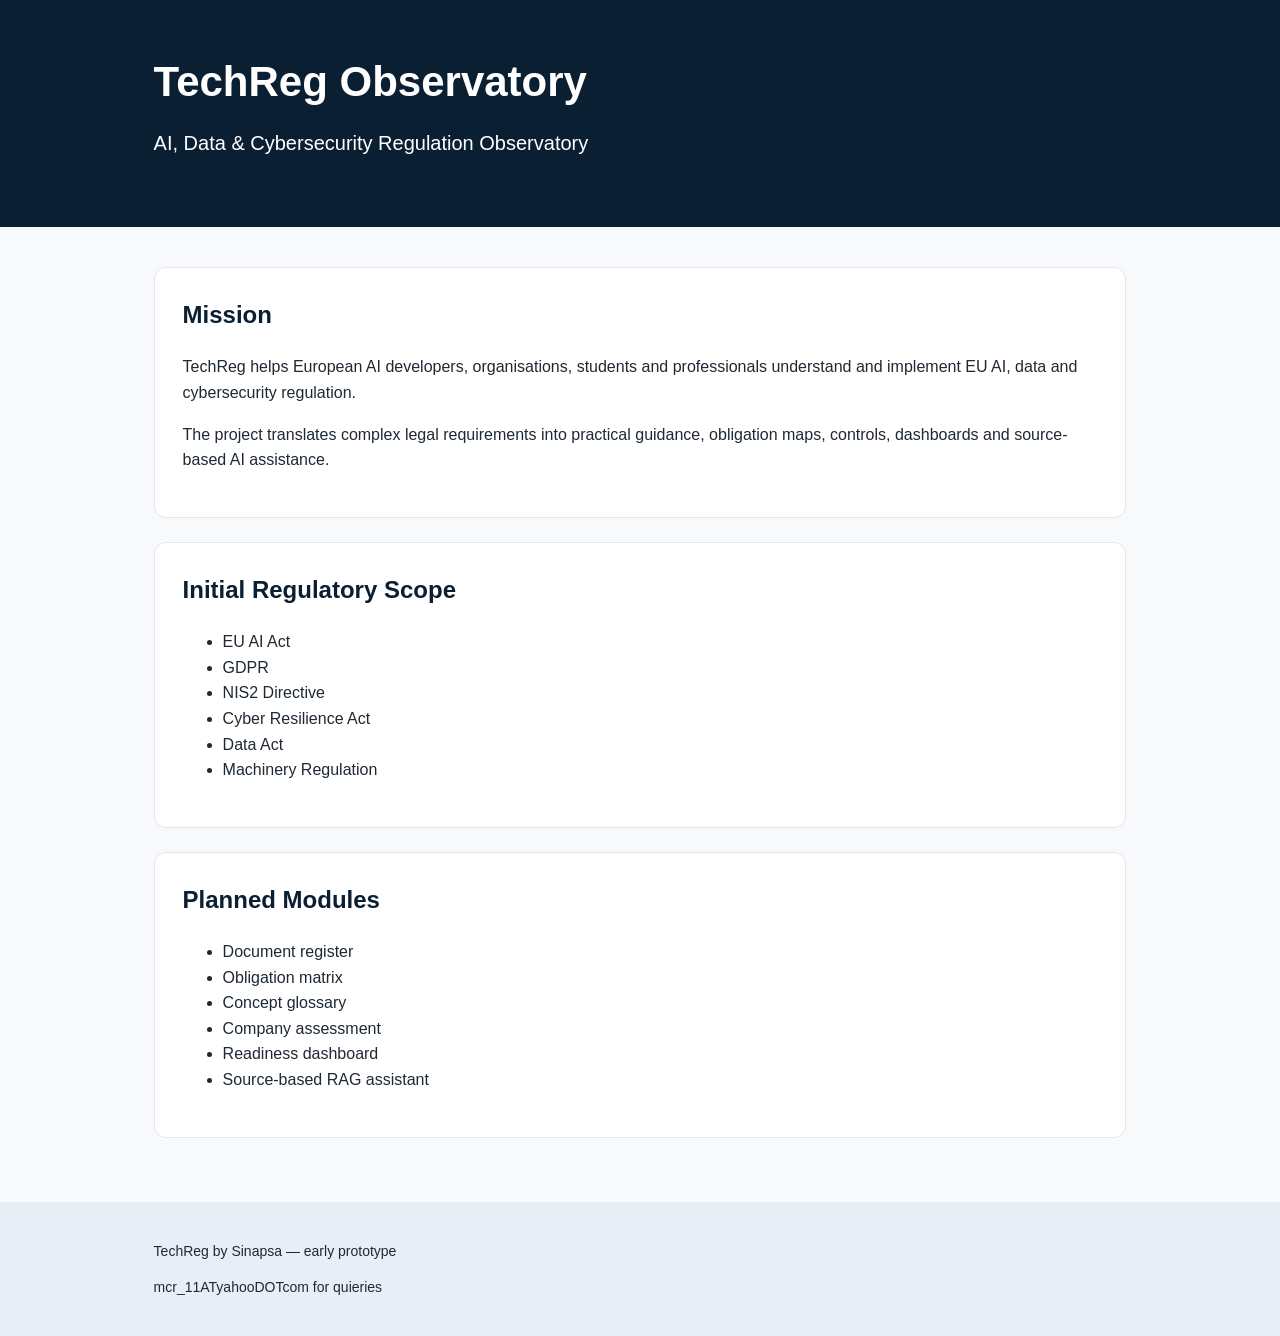
==== index.html @ 8f418695 "Rename homepage file to lowercase index.html" ====
<!DOCTYPE html>
<html lang="en">
<head>
  <meta charset="UTF-8">
  <title>TechReg Observatory</title>
  <link rel="stylesheet" href="style.css">
</head>
<body>
  <header>
    <h1>TechReg Observatory</h1>
    <p>AI, Data & Cybersecurity Regulation Observatory</p>
  </header>

  <main>
    <section>
      <h2>Mission</h2>
      <p>
        TechReg helps European AI developers, organisations, students and professionals
        understand and implement EU AI, data and cybersecurity regulation.
      </p>
      <p>
        The project translates complex legal requirements into practical guidance,
        obligation maps, controls, dashboards and source-based AI assistance.
      </p>
    </section>

    <section>
      <h2>Initial Regulatory Scope</h2>
      <ul>
        <li>EU AI Act</li>
        <li>GDPR</li>
        <li>NIS2 Directive</li>
        <li>Cyber Resilience Act</li>
        <li>Data Act</li>
        <li>Machinery Regulation</li>
      </ul>
    </section>

    <section>
      <h2>Planned Modules</h2>
      <ul>
        <li>Document register</li>
        <li>Obligation matrix</li>
        <li>Concept glossary</li>
        <li>Company assessment</li>
        <li>Readiness dashboard</li>
        <li>Source-based RAG assistant</li>
      </ul>
    </section>
  </main>

  <footer>
    <p>TechReg by Sinapsa — early prototype</p>
    <p>mcr_11ATyahooDOTcom for quieries</p>
  </footer>
</body>
</html>
---- style.css ----
body {
  font-family: Arial, sans-serif;
  margin: 0;
  color: #1f2933;
  background: #f7f9fb;
  line-height: 1.6;
}

header {
  background: #0b1f33;
  color: white;
  padding: 48px 12%;
}

header h1 {
  margin: 0;
  font-size: 42px;
}

header p {
  font-size: 20px;
  margin-top: 12px;
}

main {
  padding: 40px 12%;
}

section {
  background: white;
  margin-bottom: 24px;
  padding: 28px;
  border-radius: 12px;
  border: 1px solid #e1e7ef;
}

h2 {
  margin-top: 0;
  color: #0b1f33;
}

footer {
  padding: 24px 12%;
  background: #e8eef5;
  font-size: 14px;
}
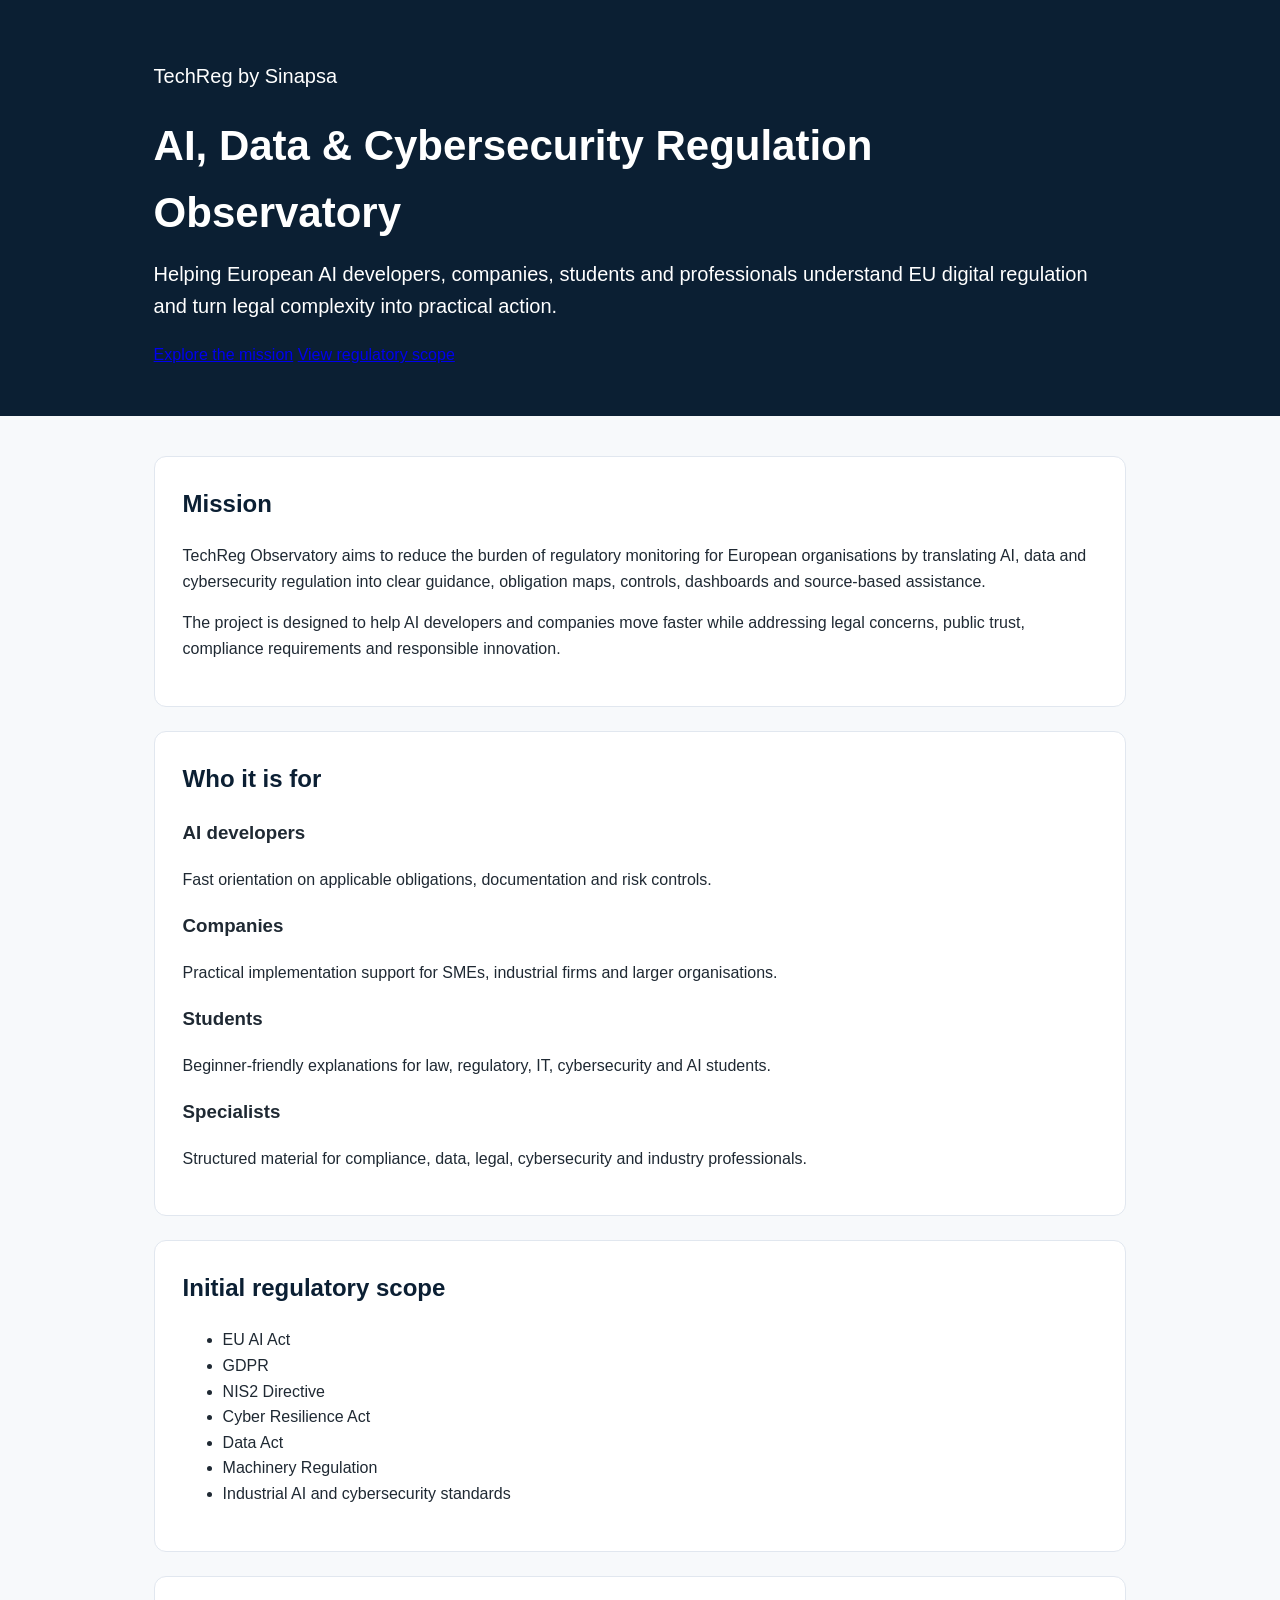
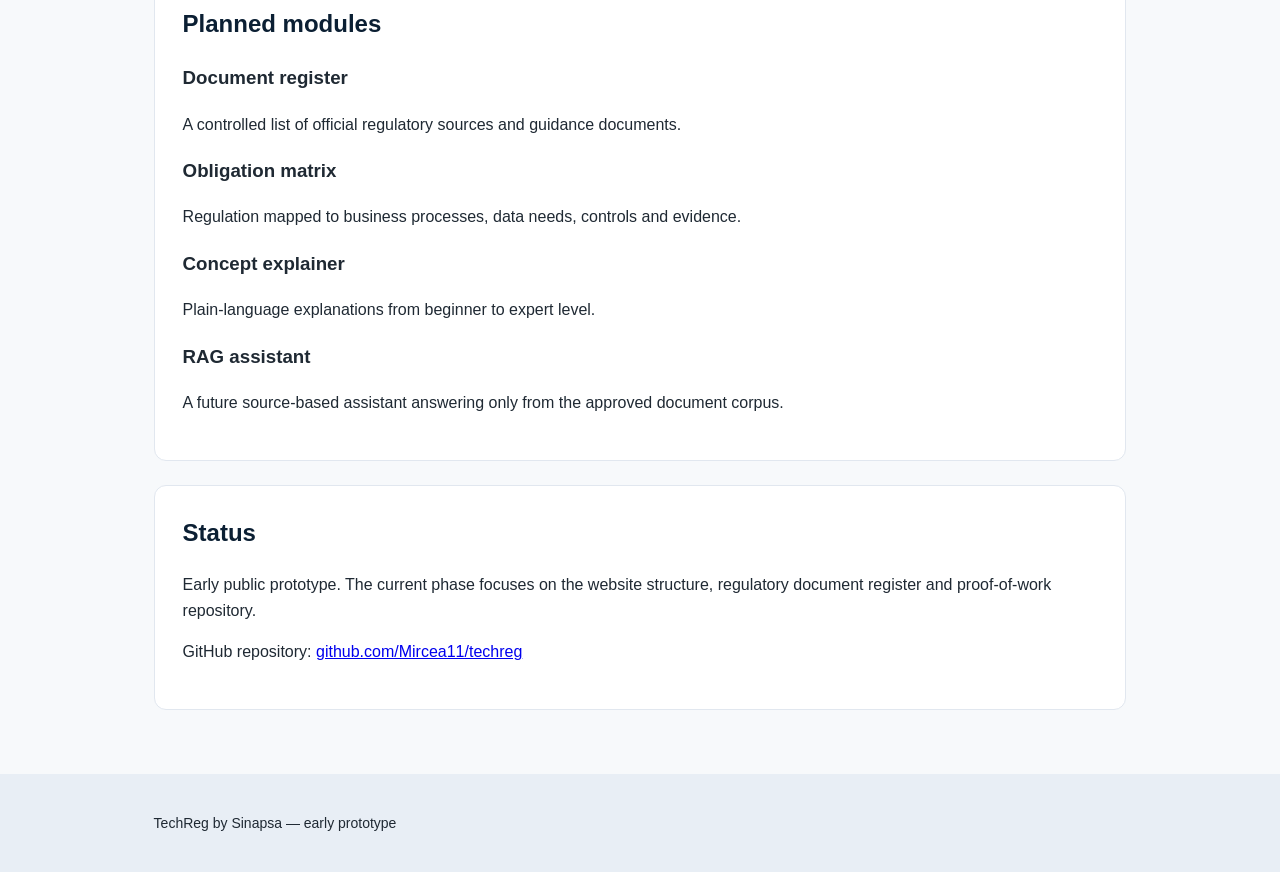
==== commit 0294848a: "version2" ====
--- a/index.html
+++ b/index.html
@@ -2,56 +2,116 @@
 <html lang="en">
 <head>
   <meta charset="UTF-8">
+  <meta name="viewport" content="width=device-width, initial-scale=1.0">
   <title>TechReg Observatory</title>
   <link rel="stylesheet" href="style.css">
 </head>
 <body>
-  <header>
-    <h1>TechReg Observatory</h1>
-    <p>AI, Data & Cybersecurity Regulation Observatory</p>
+
+  <header class="hero">
+    <div class="hero-content">
+      <p class="eyebrow">TechReg by Sinapsa</p>
+      <h1>AI, Data & Cybersecurity Regulation Observatory</h1>
+      <p class="subtitle">
+        Helping European AI developers, companies, students and professionals understand
+        EU digital regulation and turn legal complexity into practical action.
+      </p>
+      <div class="hero-actions">
+        <a href="#mission" class="button primary">Explore the mission</a>
+        <a href="#scope" class="button secondary">View regulatory scope</a>
+      </div>
+    </div>
   </header>
 
   <main>
-    <section>
+
+    <section id="mission" class="section">
       <h2>Mission</h2>
       <p>
-        TechReg helps European AI developers, organisations, students and professionals
-        understand and implement EU AI, data and cybersecurity regulation.
+        TechReg Observatory aims to reduce the burden of regulatory monitoring for European
+        organisations by translating AI, data and cybersecurity regulation into clear guidance,
+        obligation maps, controls, dashboards and source-based assistance.
       </p>
       <p>
-        The project translates complex legal requirements into practical guidance,
-        obligation maps, controls, dashboards and source-based AI assistance.
+        The project is designed to help AI developers and companies move faster while addressing
+        legal concerns, public trust, compliance requirements and responsible innovation.
       </p>
     </section>
 
-    <section>
-      <h2>Initial Regulatory Scope</h2>
-      <ul>
+    <section class="section">
+      <h2>Who it is for</h2>
+      <div class="grid">
+        <article class="card">
+          <h3>AI developers</h3>
+          <p>Fast orientation on applicable obligations, documentation and risk controls.</p>
+        </article>
+        <article class="card">
+          <h3>Companies</h3>
+          <p>Practical implementation support for SMEs, industrial firms and larger organisations.</p>
+        </article>
+        <article class="card">
+          <h3>Students</h3>
+          <p>Beginner-friendly explanations for law, regulatory, IT, cybersecurity and AI students.</p>
+        </article>
+        <article class="card">
+          <h3>Specialists</h3>
+          <p>Structured material for compliance, data, legal, cybersecurity and industry professionals.</p>
+        </article>
+      </div>
+    </section>
+
+    <section id="scope" class="section">
+      <h2>Initial regulatory scope</h2>
+      <ul class="scope-list">
         <li>EU AI Act</li>
         <li>GDPR</li>
         <li>NIS2 Directive</li>
         <li>Cyber Resilience Act</li>
         <li>Data Act</li>
         <li>Machinery Regulation</li>
+        <li>Industrial AI and cybersecurity standards</li>
       </ul>
     </section>
 
-    <section>
-      <h2>Planned Modules</h2>
-      <ul>
-        <li>Document register</li>
-        <li>Obligation matrix</li>
-        <li>Concept glossary</li>
-        <li>Company assessment</li>
-        <li>Readiness dashboard</li>
-        <li>Source-based RAG assistant</li>
-      </ul>
+    <section class="section">
+      <h2>Planned modules</h2>
+      <div class="grid">
+        <article class="card">
+          <h3>Document register</h3>
+          <p>A controlled list of official regulatory sources and guidance documents.</p>
+        </article>
+        <article class="card">
+          <h3>Obligation matrix</h3>
+          <p>Regulation mapped to business processes, data needs, controls and evidence.</p>
+        </article>
+        <article class="card">
+          <h3>Concept explainer</h3>
+          <p>Plain-language explanations from beginner to expert level.</p>
+        </article>
+        <article class="card">
+          <h3>RAG assistant</h3>
+          <p>A future source-based assistant answering only from the approved document corpus.</p>
+        </article>
+      </div>
     </section>
+
+    <section class="section status">
+      <h2>Status</h2>
+      <p>
+        Early public prototype. The current phase focuses on the website structure,
+        regulatory document register and proof-of-work repository.
+      </p>
+      <p>
+        GitHub repository:
+        <a href="https://github.com/Mircea11/techreg">github.com/Mircea11/techreg</a>
+      </p>
+    </section>
+
   </main>
 
   <footer>
     <p>TechReg by Sinapsa — early prototype</p>
-    <p>mcr_11ATyahooDOTcom for quieries</p>
   </footer>
+
 </body>
 </html>
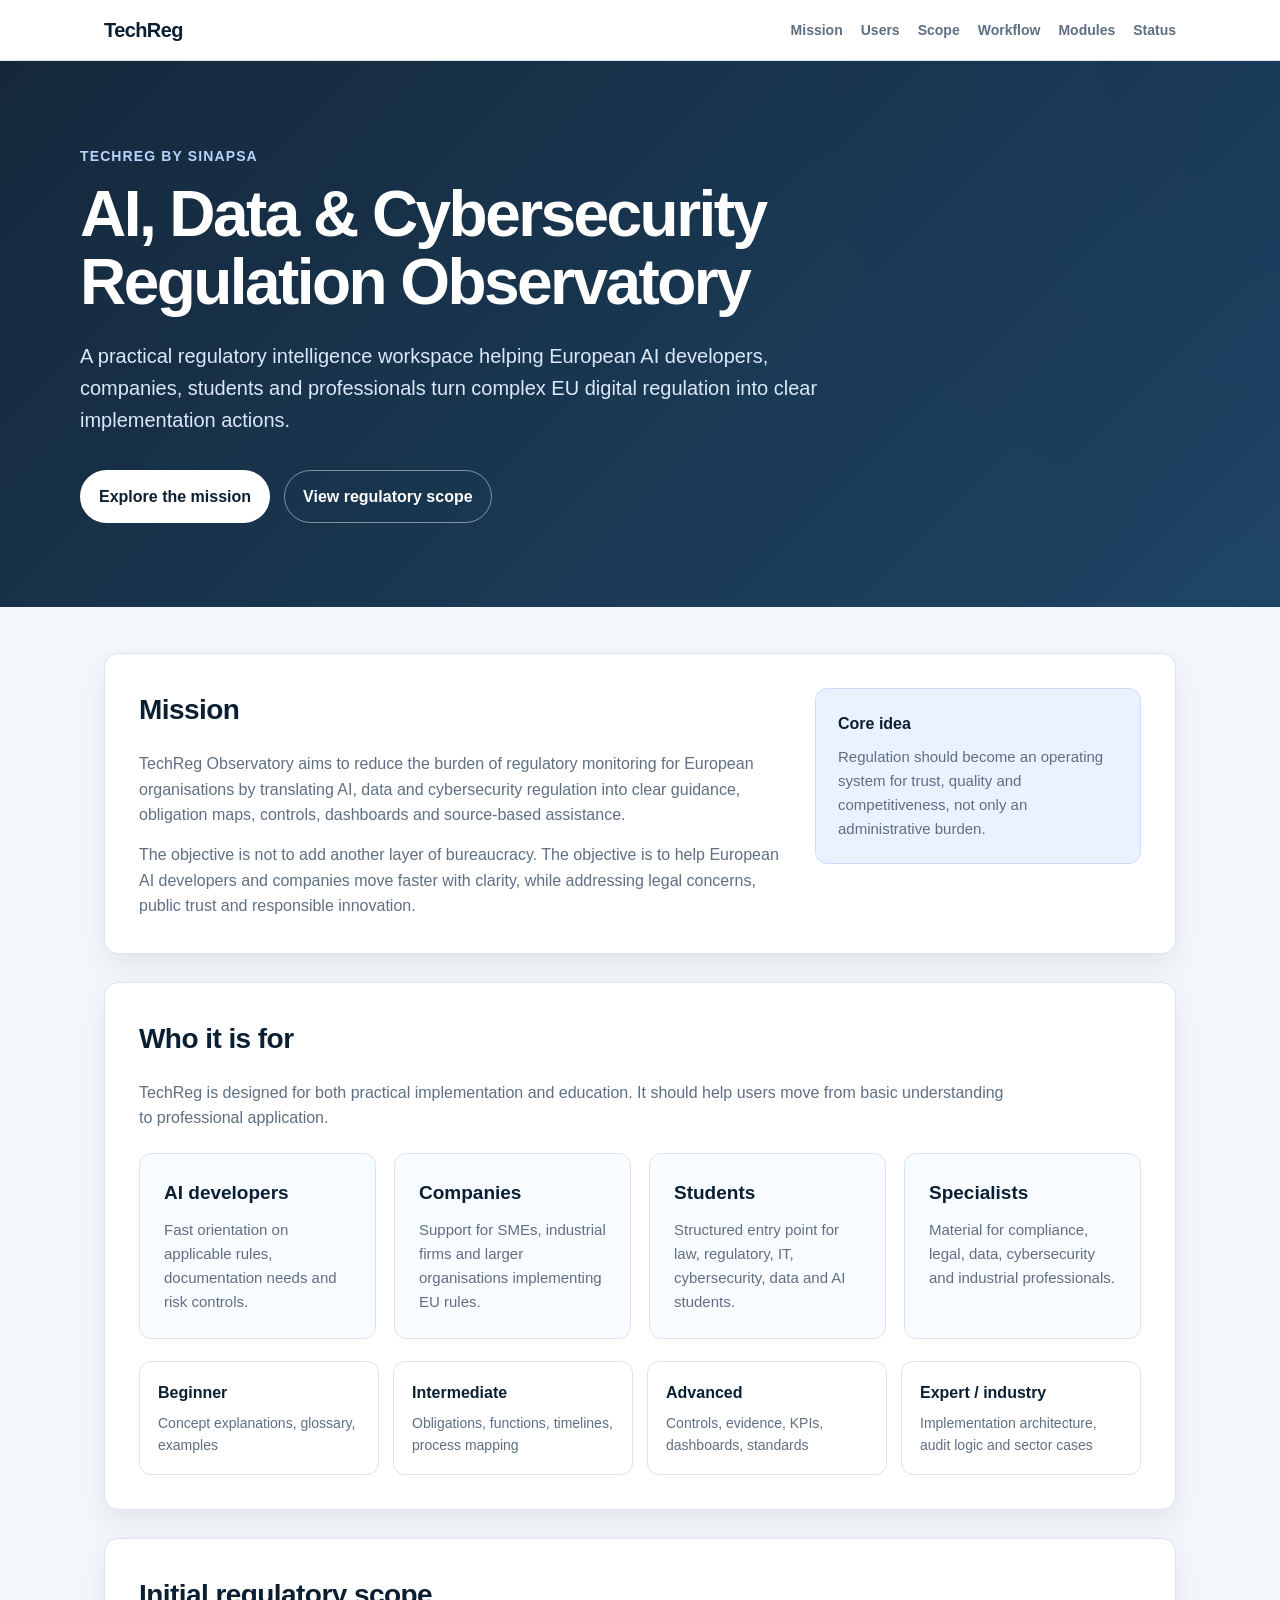
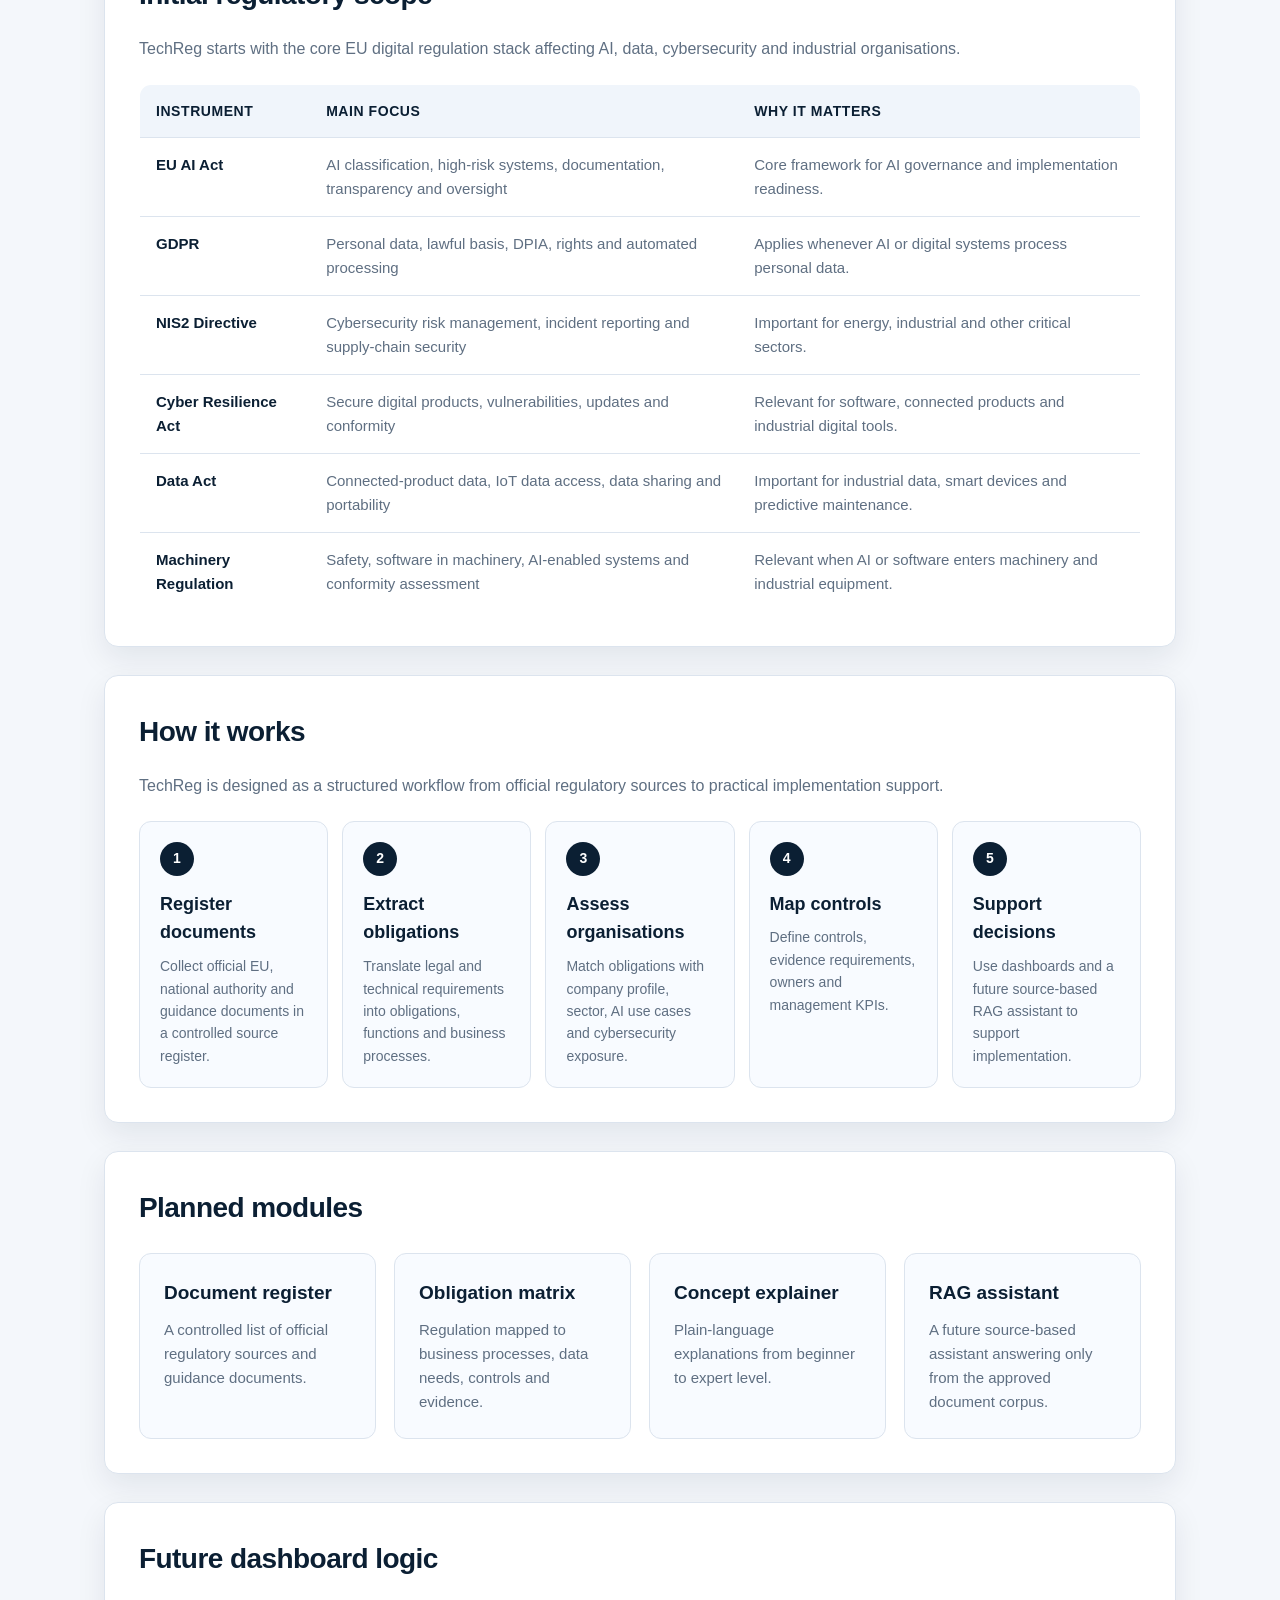
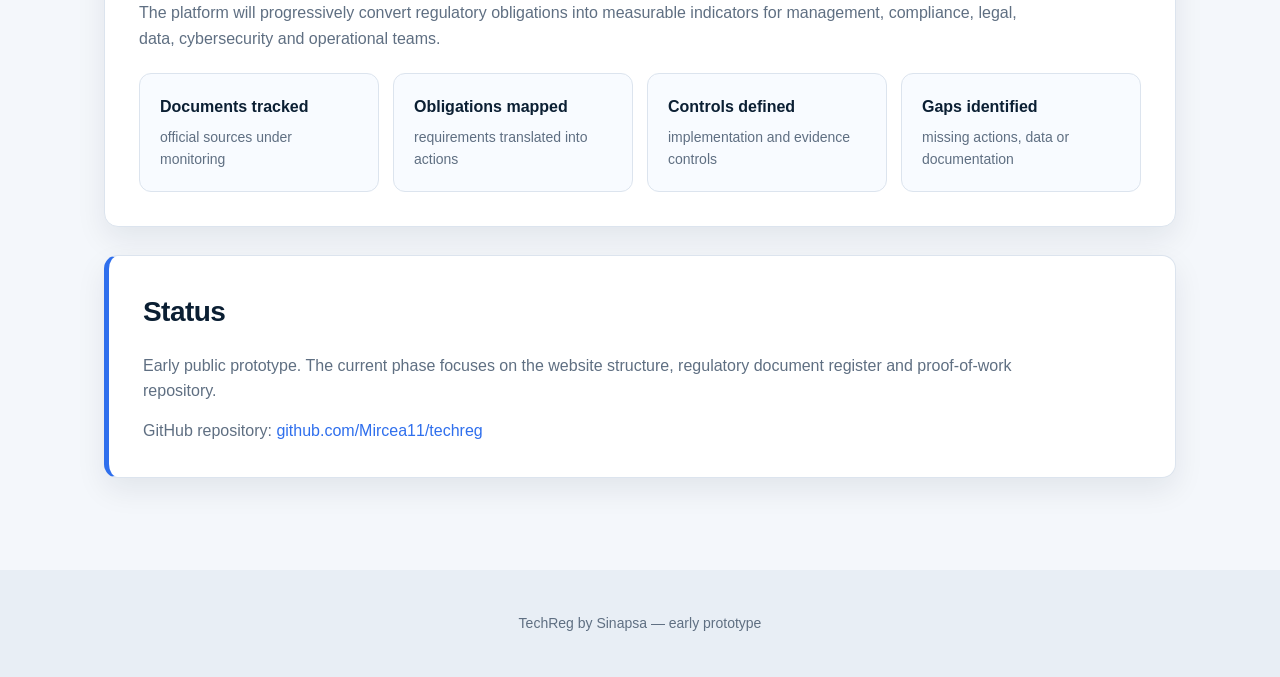
==== commit 3e5386eb: "version b4 functional update" ====
--- a/index.html
+++ b/index.html
@@ -4,76 +4,206 @@
   <meta charset="UTF-8">
   <meta name="viewport" content="width=device-width, initial-scale=1.0">
   <title>TechReg Observatory</title>
+  <meta name="description" content="TechReg Observatory helps European AI developers, companies, students and professionals understand EU AI, data and cybersecurity regulation.">
   <link rel="stylesheet" href="style.css">
 </head>
 <body>
 
-  <header class="hero">
+  <header class="site-header">
+    <nav class="nav">
+      <a href="#" class="brand">TechReg</a>
+      <div class="nav-links">
+        <a href="#mission">Mission</a>
+        <a href="#users">Users</a>
+        <a href="#scope">Scope</a>
+        <a href="#workflow">Workflow</a>
+        <a href="#modules">Modules</a>
+        <a href="#status">Status</a>
+      </div>
+    </nav>
+  </header>
+
+  <section class="hero">
     <div class="hero-content">
       <p class="eyebrow">TechReg by Sinapsa</p>
       <h1>AI, Data & Cybersecurity Regulation Observatory</h1>
       <p class="subtitle">
-        Helping European AI developers, companies, students and professionals understand
-        EU digital regulation and turn legal complexity into practical action.
+        A practical regulatory intelligence workspace helping European AI developers,
+        companies, students and professionals turn complex EU digital regulation into
+        clear implementation actions.
       </p>
       <div class="hero-actions">
         <a href="#mission" class="button primary">Explore the mission</a>
         <a href="#scope" class="button secondary">View regulatory scope</a>
       </div>
     </div>
-  </header>
+  </section>
 
   <main>
 
-    <section id="mission" class="section">
-      <h2>Mission</h2>
-      <p>
-        TechReg Observatory aims to reduce the burden of regulatory monitoring for European
-        organisations by translating AI, data and cybersecurity regulation into clear guidance,
-        obligation maps, controls, dashboards and source-based assistance.
-      </p>
-      <p>
-        The project is designed to help AI developers and companies move faster while addressing
-        legal concerns, public trust, compliance requirements and responsible innovation.
-      </p>
-    </section>
-
-    <section class="section">
+    <section id="mission" class="section intro-section">
+      <div>
+        <h2>Mission</h2>
+        <p>
+          TechReg Observatory aims to reduce the burden of regulatory monitoring for European
+          organisations by translating AI, data and cybersecurity regulation into clear guidance,
+          obligation maps, controls, dashboards and source-based assistance.
+        </p>
+        <p>
+          The objective is not to add another layer of bureaucracy. The objective is to help
+          European AI developers and companies move faster with clarity, while addressing legal
+          concerns, public trust and responsible innovation.
+        </p>
+      </div>
+
+      <aside class="mission-note">
+        <strong>Core idea</strong>
+        <p>
+          Regulation should become an operating system for trust, quality and competitiveness,
+          not only an administrative burden.
+        </p>
+      </aside>
+    </section>
+
+    <section id="users" class="section">
       <h2>Who it is for</h2>
+      <p>
+        TechReg is designed for both practical implementation and education. It should help users
+        move from basic understanding to professional application.
+      </p>
+
       <div class="grid">
         <article class="card">
           <h3>AI developers</h3>
-          <p>Fast orientation on applicable obligations, documentation and risk controls.</p>
+          <p>Fast orientation on applicable rules, documentation needs and risk controls.</p>
         </article>
         <article class="card">
           <h3>Companies</h3>
-          <p>Practical implementation support for SMEs, industrial firms and larger organisations.</p>
+          <p>Support for SMEs, industrial firms and larger organisations implementing EU rules.</p>
         </article>
         <article class="card">
           <h3>Students</h3>
-          <p>Beginner-friendly explanations for law, regulatory, IT, cybersecurity and AI students.</p>
+          <p>Structured entry point for law, regulatory, IT, cybersecurity, data and AI students.</p>
         </article>
         <article class="card">
           <h3>Specialists</h3>
-          <p>Structured material for compliance, data, legal, cybersecurity and industry professionals.</p>
-        </article>
+          <p>Material for compliance, legal, data, cybersecurity and industrial professionals.</p>
+        </article>
+      </div>
+
+      <div class="level-list">
+        <div>
+          <strong>Beginner</strong>
+          <span>Concept explanations, glossary, examples</span>
+        </div>
+        <div>
+          <strong>Intermediate</strong>
+          <span>Obligations, functions, timelines, process mapping</span>
+        </div>
+        <div>
+          <strong>Advanced</strong>
+          <span>Controls, evidence, KPIs, dashboards, standards</span>
+        </div>
+        <div>
+          <strong>Expert / industry</strong>
+          <span>Implementation architecture, audit logic and sector cases</span>
+        </div>
       </div>
     </section>
 
     <section id="scope" class="section">
       <h2>Initial regulatory scope</h2>
-      <ul class="scope-list">
-        <li>EU AI Act</li>
-        <li>GDPR</li>
-        <li>NIS2 Directive</li>
-        <li>Cyber Resilience Act</li>
-        <li>Data Act</li>
-        <li>Machinery Regulation</li>
-        <li>Industrial AI and cybersecurity standards</li>
-      </ul>
-    </section>
-
-    <section class="section">
+      <p>
+        TechReg starts with the core EU digital regulation stack affecting AI,
+        data, cybersecurity and industrial organisations.
+      </p>
+
+      <div class="table-wrapper">
+        <table>
+          <thead>
+            <tr>
+              <th>Instrument</th>
+              <th>Main focus</th>
+              <th>Why it matters</th>
+            </tr>
+          </thead>
+          <tbody>
+            <tr>
+              <td>EU AI Act</td>
+              <td>AI classification, high-risk systems, documentation, transparency and oversight</td>
+              <td>Core framework for AI governance and implementation readiness.</td>
+            </tr>
+            <tr>
+              <td>GDPR</td>
+              <td>Personal data, lawful basis, DPIA, rights and automated processing</td>
+              <td>Applies whenever AI or digital systems process personal data.</td>
+            </tr>
+            <tr>
+              <td>NIS2 Directive</td>
+              <td>Cybersecurity risk management, incident reporting and supply-chain security</td>
+              <td>Important for energy, industrial and other critical sectors.</td>
+            </tr>
+            <tr>
+              <td>Cyber Resilience Act</td>
+              <td>Secure digital products, vulnerabilities, updates and conformity</td>
+              <td>Relevant for software, connected products and industrial digital tools.</td>
+            </tr>
+            <tr>
+              <td>Data Act</td>
+              <td>Connected-product data, IoT data access, data sharing and portability</td>
+              <td>Important for industrial data, smart devices and predictive maintenance.</td>
+            </tr>
+            <tr>
+              <td>Machinery Regulation</td>
+              <td>Safety, software in machinery, AI-enabled systems and conformity assessment</td>
+              <td>Relevant when AI or software enters machinery and industrial equipment.</td>
+            </tr>
+          </tbody>
+        </table>
+      </div>
+    </section>
+
+    <section id="workflow" class="section">
+      <h2>How it works</h2>
+      <p>
+        TechReg is designed as a structured workflow from official regulatory sources
+        to practical implementation support.
+      </p>
+
+      <div class="workflow">
+        <div class="workflow-step">
+          <span>1</span>
+          <h3>Register documents</h3>
+          <p>Collect official EU, national authority and guidance documents in a controlled source register.</p>
+        </div>
+
+        <div class="workflow-step">
+          <span>2</span>
+          <h3>Extract obligations</h3>
+          <p>Translate legal and technical requirements into obligations, functions and business processes.</p>
+        </div>
+
+        <div class="workflow-step">
+          <span>3</span>
+          <h3>Assess organisations</h3>
+          <p>Match obligations with company profile, sector, AI use cases and cybersecurity exposure.</p>
+        </div>
+
+        <div class="workflow-step">
+          <span>4</span>
+          <h3>Map controls</h3>
+          <p>Define controls, evidence requirements, owners and management KPIs.</p>
+        </div>
+
+        <div class="workflow-step">
+          <span>5</span>
+          <h3>Support decisions</h3>
+          <p>Use dashboards and a future source-based RAG assistant to support implementation.</p>
+        </div>
+      </div>
+    </section>
+
+    <section id="modules" class="section">
       <h2>Planned modules</h2>
       <div class="grid">
         <article class="card">
@@ -95,7 +225,22 @@
       </div>
     </section>
 
-    <section class="section status">
+    <section class="section">
+      <h2>Future dashboard logic</h2>
+      <p>
+        The platform will progressively convert regulatory obligations into measurable indicators
+        for management, compliance, legal, data, cybersecurity and operational teams.
+      </p>
+
+      <div class="kpi-grid">
+        <div><strong>Documents tracked</strong><span>official sources under monitoring</span></div>
+        <div><strong>Obligations mapped</strong><span>requirements translated into actions</span></div>
+        <div><strong>Controls defined</strong><span>implementation and evidence controls</span></div>
+        <div><strong>Gaps identified</strong><span>missing actions, data or documentation</span></div>
+      </div>
+    </section>
+
+    <section id="status" class="section status">
       <h2>Status</h2>
       <p>
         Early public prototype. The current phase focuses on the website structure,
--- a/style.css
+++ b/style.css
@@ -1,46 +1,475 @@
+/* TechReg Observatory — professional prototype style */
+
+:root {
+  --bg: #f4f7fb;
+  --surface: #ffffff;
+  --text: #17202a;
+  --muted: #5f6f82;
+  --primary: #0b1f33;
+  --primary-light: #123a5c;
+  --accent: #2f6fed;
+  --accent-soft: #eaf1ff;
+  --border: #dce4ee;
+  --shadow: 0 12px 30px rgba(11, 31, 51, 0.08);
+  --radius: 14px;
+  --max-width: 1120px;
+}
+
+* {
+  box-sizing: border-box;
+}
+
+html {
+  scroll-behavior: smooth;
+}
+
 body {
-  font-family: Arial, sans-serif;
   margin: 0;
-  color: #1f2933;
-  background: #f7f9fb;
+  font-family: Arial, Helvetica, sans-serif;
+  color: var(--text);
+  background: var(--bg);
   line-height: 1.6;
 }
 
-header {
-  background: #0b1f33;
-  color: white;
-  padding: 48px 12%;
-}
-
-header h1 {
+a {
+  color: var(--accent);
+  text-decoration: none;
+}
+
+a:hover {
+  text-decoration: underline;
+}
+
+/* Navigation */
+
+.site-header {
+  position: sticky;
+  top: 0;
+  z-index: 10;
+  background: rgba(255, 255, 255, 0.94);
+  border-bottom: 1px solid var(--border);
+  backdrop-filter: blur(10px);
+}
+
+.nav {
+  max-width: var(--max-width);
+  margin: 0 auto;
+  padding: 14px 24px;
+  display: flex;
+  align-items: center;
+  justify-content: space-between;
+  gap: 24px;
+}
+
+.brand {
+  color: var(--primary);
+  font-weight: 800;
+  letter-spacing: -0.03em;
+  font-size: 20px;
+}
+
+.nav-links {
+  display: flex;
+  flex-wrap: wrap;
+  gap: 18px;
+  font-size: 14px;
+  font-weight: 700;
+}
+
+.nav-links a {
+  color: var(--muted);
+}
+
+.nav-links a:hover {
+  color: var(--primary);
+  text-decoration: none;
+}
+
+/* Hero */
+
+.hero {
+  background:
+    linear-gradient(135deg, rgba(11, 31, 51, 0.96), rgba(18, 58, 92, 0.94)),
+    radial-gradient(circle at top right, rgba(47, 111, 237, 0.25), transparent 35%);
+  color: #ffffff;
+  padding: 84px 24px;
+}
+
+.hero-content {
+  max-width: var(--max-width);
+  margin: 0 auto;
+}
+
+.eyebrow {
+  margin: 0 0 14px;
+  color: #b9d3ff;
+  font-size: 14px;
+  font-weight: 700;
+  letter-spacing: 0.08em;
+  text-transform: uppercase;
+}
+
+.hero h1 {
+  max-width: 880px;
   margin: 0;
-  font-size: 42px;
-}
-
-header p {
+  font-size: clamp(36px, 6vw, 64px);
+  line-height: 1.05;
+  letter-spacing: -0.04em;
+}
+
+.subtitle {
+  max-width: 780px;
+  margin: 24px 0 0;
+  color: #dbe8f8;
   font-size: 20px;
-  margin-top: 12px;
-}
+}
+
+/* Buttons */
+
+.hero-actions {
+  display: flex;
+  flex-wrap: wrap;
+  gap: 14px;
+  margin-top: 34px;
+}
+
+.button {
+  display: inline-block;
+  padding: 13px 18px;
+  border-radius: 999px;
+  font-weight: 700;
+  border: 1px solid transparent;
+}
+
+.button.primary {
+  background: #ffffff;
+  color: var(--primary);
+}
+
+.button.secondary {
+  border-color: rgba(255, 255, 255, 0.45);
+  color: #ffffff;
+}
+
+.button:hover {
+  text-decoration: none;
+  transform: translateY(-1px);
+}
+
+/* Main layout */
 
 main {
-  padding: 40px 12%;
-}
-
-section {
-  background: white;
-  margin-bottom: 24px;
-  padding: 28px;
-  border-radius: 12px;
-  border: 1px solid #e1e7ef;
-}
-
-h2 {
-  margin-top: 0;
-  color: #0b1f33;
-}
+  max-width: var(--max-width);
+  margin: 0 auto;
+  padding: 46px 24px 64px;
+}
+
+.section {
+  margin-bottom: 28px;
+  padding: 34px;
+  background: var(--surface);
+  border: 1px solid var(--border);
+  border-radius: var(--radius);
+  box-shadow: var(--shadow);
+}
+
+.section h2 {
+  margin: 0 0 18px;
+  color: var(--primary);
+  font-size: 28px;
+  letter-spacing: -0.02em;
+}
+
+.section p {
+  max-width: 880px;
+  margin: 0 0 14px;
+  color: var(--muted);
+}
+
+.section p:last-child {
+  margin-bottom: 0;
+}
+
+/* Intro */
+
+.intro-section {
+  display: grid;
+  grid-template-columns: 2fr 1fr;
+  gap: 24px;
+  align-items: start;
+}
+
+.mission-note {
+  padding: 22px;
+  border-radius: 12px;
+  background: var(--accent-soft);
+  border: 1px solid #cddcff;
+}
+
+.mission-note strong {
+  display: block;
+  margin-bottom: 8px;
+  color: var(--primary);
+}
+
+.mission-note p {
+  margin: 0;
+  color: var(--muted);
+  font-size: 15px;
+}
+
+/* Cards */
+
+.grid {
+  display: grid;
+  grid-template-columns: repeat(4, 1fr);
+  gap: 18px;
+  margin-top: 22px;
+}
+
+.card {
+  min-height: 180px;
+  padding: 24px;
+  background: #f8fbff;
+  border: 1px solid var(--border);
+  border-radius: 12px;
+}
+
+.card h3 {
+  margin: 0 0 10px;
+  color: var(--primary);
+  font-size: 19px;
+}
+
+.card p {
+  margin: 0;
+  color: var(--muted);
+  font-size: 15px;
+}
+
+/* Educational levels */
+
+.level-list {
+  display: grid;
+  grid-template-columns: repeat(4, 1fr);
+  gap: 14px;
+  margin-top: 22px;
+}
+
+.level-list div {
+  padding: 18px;
+  background: #ffffff;
+  border: 1px solid var(--border);
+  border-radius: 12px;
+}
+
+.level-list strong {
+  display: block;
+  margin-bottom: 6px;
+  color: var(--primary);
+}
+
+.level-list span {
+  display: block;
+  color: var(--muted);
+  font-size: 14px;
+}
+
+/* Workflow */
+
+.workflow {
+  display: grid;
+  grid-template-columns: repeat(5, 1fr);
+  gap: 14px;
+  margin-top: 22px;
+}
+
+.workflow-step {
+  padding: 20px;
+  background: #f8fbff;
+  border: 1px solid var(--border);
+  border-radius: 12px;
+}
+
+.workflow-step span {
+  display: inline-flex;
+  align-items: center;
+  justify-content: center;
+  width: 34px;
+  height: 34px;
+  margin-bottom: 14px;
+  border-radius: 50%;
+  background: var(--primary);
+  color: #ffffff;
+  font-weight: 700;
+  font-size: 14px;
+}
+
+.workflow-step h3 {
+  margin: 0 0 8px;
+  color: var(--primary);
+  font-size: 18px;
+}
+
+.workflow-step p {
+  margin: 0;
+  color: var(--muted);
+  font-size: 14px;
+}
+
+/* Tables */
+
+.table-wrapper {
+  overflow-x: auto;
+  margin-top: 22px;
+}
+
+table {
+  width: 100%;
+  border-collapse: collapse;
+  background: #ffffff;
+  border: 1px solid var(--border);
+  border-radius: 12px;
+  overflow: hidden;
+}
+
+th,
+td {
+  padding: 15px 16px;
+  text-align: left;
+  border-bottom: 1px solid var(--border);
+  vertical-align: top;
+}
+
+th {
+  background: #f0f5fb;
+  color: var(--primary);
+  font-size: 14px;
+  text-transform: uppercase;
+  letter-spacing: 0.04em;
+}
+
+td {
+  color: var(--muted);
+  font-size: 15px;
+}
+
+td:first-child {
+  color: var(--primary);
+  font-weight: 700;
+}
+
+tr:last-child td {
+  border-bottom: none;
+}
+
+/* KPI preview */
+
+.kpi-grid {
+  display: grid;
+  grid-template-columns: repeat(4, 1fr);
+  gap: 14px;
+  margin-top: 22px;
+}
+
+.kpi-grid div {
+  padding: 20px;
+  background: #f8fbff;
+  border: 1px solid var(--border);
+  border-radius: 12px;
+}
+
+.kpi-grid strong {
+  display: block;
+  color: var(--primary);
+  margin-bottom: 6px;
+}
+
+.kpi-grid span {
+  display: block;
+  color: var(--muted);
+  font-size: 14px;
+}
+
+/* Status */
+
+.status {
+  border-left: 5px solid var(--accent);
+}
+
+/* Footer */
 
 footer {
-  padding: 24px 12%;
+  padding: 28px 24px;
   background: #e8eef5;
-  font-size: 14px;
+  color: var(--muted);
+  text-align: center;
+  font-size: 14px;
+}
+
+/* Responsive */
+
+@media (max-width: 900px) {
+  .nav {
+    align-items: flex-start;
+    flex-direction: column;
+  }
+
+  .intro-section {
+    grid-template-columns: 1fr;
+  }
+
+  .grid {
+    grid-template-columns: repeat(2, 1fr);
+  }
+
+  .level-list {
+    grid-template-columns: repeat(2, 1fr);
+  }
+
+  .workflow {
+    grid-template-columns: repeat(2, 1fr);
+  }
+
+  .kpi-grid {
+    grid-template-columns: repeat(2, 1fr);
+  }
+}
+
+@media (max-width: 620px) {
+  .hero {
+    padding: 56px 20px;
+  }
+
+  main {
+    padding: 28px 18px 48px;
+  }
+
+  .section {
+    padding: 24px;
+  }
+
+  .grid {
+    grid-template-columns: 1fr;
+  }
+
+  .level-list {
+    grid-template-columns: 1fr;
+  }
+
+  .workflow {
+    grid-template-columns: 1fr;
+  }
+
+  .kpi-grid {
+    grid-template-columns: 1fr;
+  }
+
+  .subtitle {
+    font-size: 18px;
+  }
+
+  .nav-links {
+    gap: 12px;
+  }
 }
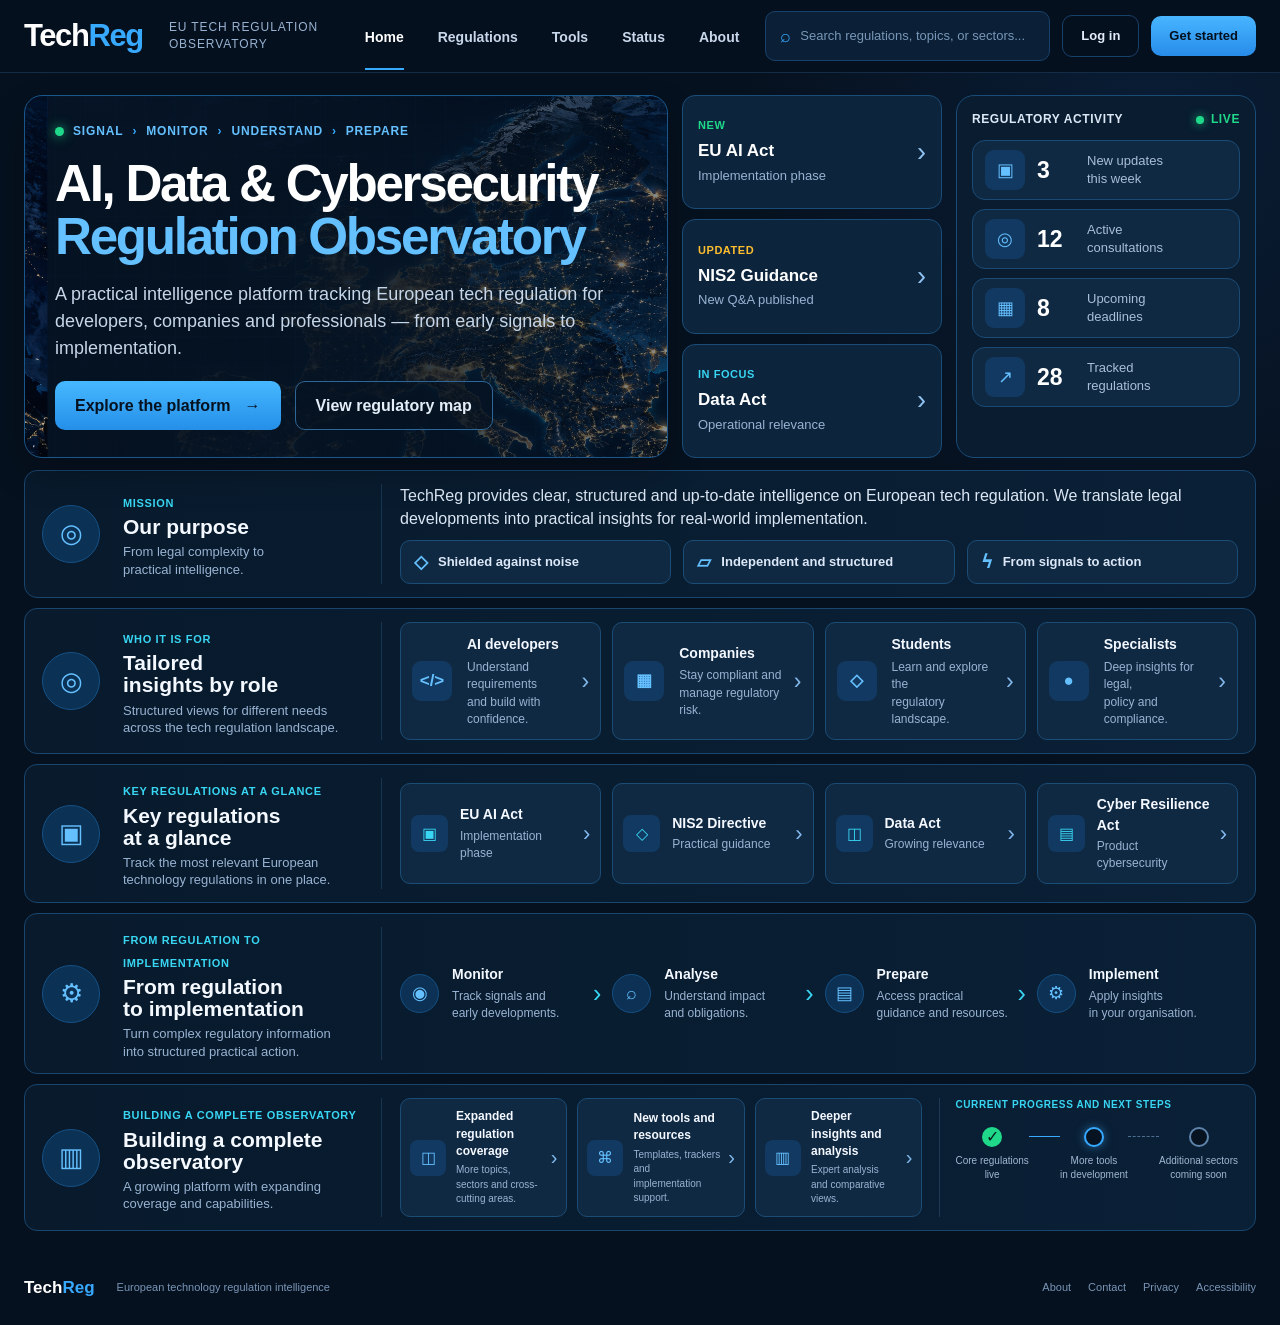
==== commit 91c3d458: "last version b4 functional update" ====
--- a/index.html
+++ b/index.html
@@ -3,259 +3,786 @@
 <head>
   <meta charset="UTF-8">
   <meta name="viewport" content="width=device-width, initial-scale=1.0">
-  <title>TechReg Observatory</title>
-  <meta name="description" content="TechReg Observatory helps European AI developers, companies, students and professionals understand EU AI, data and cybersecurity regulation.">
+
+  <title>TechReg — European Tech Regulation Observatory</title>
+
+  <meta
+    name="description"
+    content="TechReg is a practical regulatory intelligence platform for European AI, data and cybersecurity regulation."
+  >
+
   <link rel="stylesheet" href="style.css">
 </head>
+
 <body>
 
+  <!-- =========================================================
+       HEADER
+       ========================================================= -->
+
   <header class="site-header">
-    <nav class="nav">
-      <a href="#" class="brand">TechReg</a>
+
+    <nav class="top-nav">
+
+      <a href="#" class="brand">
+        <span class="brand-tech">Tech</span><span class="brand-reg">Reg</span>
+      </a>
+
+      <span class="brand-subtitle">
+        EU Tech Regulation Observatory
+      </span>
+
       <div class="nav-links">
-        <a href="#mission">Mission</a>
-        <a href="#users">Users</a>
-        <a href="#scope">Scope</a>
-        <a href="#workflow">Workflow</a>
-        <a href="#modules">Modules</a>
+        <a href="#" class="active">Home</a>
+        <a href="#regulations">Regulations</a>
+        <a href="#workflow">Tools</a>
         <a href="#status">Status</a>
-      </div>
+        <a href="#mission">About</a>
+      </div>
+
+      <div class="nav-actions">
+
+        <div class="search-placeholder">
+          <span class="search-icon">⌕</span>
+          <span>Search regulations, topics, or sectors...</span>
+        </div>
+
+        <a class="nav-button secondary-button" href="#status">
+          Log in
+        </a>
+
+        <a class="nav-button primary-button" href="#regulations">
+          Get started
+        </a>
+
+      </div>
+
     </nav>
+
   </header>
 
+
+  <!-- =========================================================
+       HERO
+       ========================================================= -->
+
   <section class="hero">
-    <div class="hero-content">
-      <p class="eyebrow">TechReg by Sinapsa</p>
-      <h1>AI, Data & Cybersecurity Regulation Observatory</h1>
-      <p class="subtitle">
-        A practical regulatory intelligence workspace helping European AI developers,
-        companies, students and professionals turn complex EU digital regulation into
-        clear implementation actions.
-      </p>
-      <div class="hero-actions">
-        <a href="#mission" class="button primary">Explore the mission</a>
-        <a href="#scope" class="button secondary">View regulatory scope</a>
-      </div>
+
+    <div class="hero-grid">
+
+      <!-- Main hero -->
+
+      <div class="hero-main">
+
+        <div class="hero-content">
+
+          <div class="signal-line">
+            <span class="signal-dot"></span>
+            <span>SIGNAL</span>
+            <span class="signal-arrow">›</span>
+            <span>MONITOR</span>
+            <span class="signal-arrow">›</span>
+            <span>UNDERSTAND</span>
+            <span class="signal-arrow">›</span>
+            <span>PREPARE</span>
+          </div>
+
+          <h1>
+            AI, Data &amp; Cybersecurity
+            <span>Regulation Observatory</span>
+          </h1>
+
+          <p class="hero-description">
+            A practical intelligence platform tracking European tech regulation
+            for developers, companies and professionals — from early signals to
+            implementation.
+          </p>
+
+          <div class="hero-buttons">
+
+            <a href="#regulations" class="hero-button hero-button-primary">
+              Explore the platform
+              <span>→</span>
+            </a>
+
+            <a href="#workflow" class="hero-button hero-button-secondary">
+              View regulatory map
+            </a>
+
+          </div>
+
+        </div>
+
+      </div>
+
+
+      <!-- Featured regulations -->
+
+      <aside class="featured-panel">
+
+        <article class="featured-card featured-new">
+
+          <div class="featured-content">
+            <span class="featured-label">New</span>
+            <strong>EU AI Act</strong>
+            <small>Implementation phase</small>
+          </div>
+
+          <span class="card-arrow">›</span>
+
+        </article>
+
+
+        <article class="featured-card featured-updated">
+
+          <div class="featured-content">
+            <span class="featured-label">Updated</span>
+            <strong>NIS2 Guidance</strong>
+            <small>New Q&amp;A published</small>
+          </div>
+
+          <span class="card-arrow">›</span>
+
+        </article>
+
+
+        <article class="featured-card featured-focus">
+
+          <div class="featured-content">
+            <span class="featured-label">In focus</span>
+            <strong>Data Act</strong>
+            <small>Operational relevance</small>
+          </div>
+
+          <span class="card-arrow">›</span>
+
+        </article>
+
+      </aside>
+
+
+      <!-- Regulatory activity -->
+
+      <aside class="activity-panel">
+
+        <div class="activity-header">
+
+          <span>Regulatory activity</span>
+
+          <span class="live-indicator">
+            <span class="live-dot"></span>
+            Live
+          </span>
+
+        </div>
+
+
+        <div class="activity-card">
+
+          <div class="activity-icon">▣</div>
+
+          <strong>3</strong>
+
+          <span>
+            New updates<br>
+            this week
+          </span>
+
+        </div>
+
+
+        <div class="activity-card">
+
+          <div class="activity-icon">◎</div>
+
+          <strong>12</strong>
+
+          <span>
+            Active<br>
+            consultations
+          </span>
+
+        </div>
+
+
+        <div class="activity-card">
+
+          <div class="activity-icon">▦</div>
+
+          <strong>8</strong>
+
+          <span>
+            Upcoming<br>
+            deadlines
+          </span>
+
+        </div>
+
+
+        <div class="activity-card">
+
+          <div class="activity-icon">↗</div>
+
+          <strong>28</strong>
+
+          <span>
+            Tracked<br>
+            regulations
+          </span>
+
+        </div>
+
+      </aside>
+
     </div>
+
   </section>
 
-  <main>
-
-    <section id="mission" class="section intro-section">
-      <div>
-        <h2>Mission</h2>
-        <p>
-          TechReg Observatory aims to reduce the burden of regulatory monitoring for European
-          organisations by translating AI, data and cybersecurity regulation into clear guidance,
-          obligation maps, controls, dashboards and source-based assistance.
+
+  <!-- =========================================================
+       MAIN CONTROL ROOM
+       ========================================================= -->
+
+  <main class="control-room">
+
+
+    <!-- Mission -->
+
+    <section id="mission" class="control-row mission-row">
+
+      <div class="row-identity">
+
+        <div class="row-icon">
+          ◎
+        </div>
+
+        <div class="row-heading">
+
+          <span class="row-kicker">
+            Mission
+          </span>
+
+          <h2>
+            Our purpose
+          </h2>
+
+          <p>
+            From legal complexity to<br>
+            practical intelligence.
+          </p>
+
+        </div>
+
+      </div>
+
+
+      <div class="row-content mission-content">
+
+        <p class="mission-statement">
+          TechReg provides clear, structured and up-to-date intelligence on
+          European tech regulation. We translate legal developments into
+          practical insights for real-world implementation.
         </p>
-        <p>
-          The objective is not to add another layer of bureaucracy. The objective is to help
-          European AI developers and companies move faster with clarity, while addressing legal
-          concerns, public trust and responsible innovation.
-        </p>
-      </div>
-
-      <aside class="mission-note">
-        <strong>Core idea</strong>
-        <p>
-          Regulation should become an operating system for trust, quality and competitiveness,
-          not only an administrative burden.
-        </p>
-      </aside>
+
+
+        <div class="mission-principles">
+
+          <div class="principle">
+            <span class="principle-icon">◇</span>
+            <span>Shielded against noise</span>
+          </div>
+
+          <div class="principle">
+            <span class="principle-icon">▱</span>
+            <span>Independent and structured</span>
+          </div>
+
+          <div class="principle">
+            <span class="principle-icon">ϟ</span>
+            <span>From signals to action</span>
+          </div>
+
+        </div>
+
+      </div>
+
     </section>
 
-    <section id="users" class="section">
-      <h2>Who it is for</h2>
-      <p>
-        TechReg is designed for both practical implementation and education. It should help users
-        move from basic understanding to professional application.
-      </p>
-
-      <div class="grid">
-        <article class="card">
-          <h3>AI developers</h3>
-          <p>Fast orientation on applicable rules, documentation needs and risk controls.</p>
-        </article>
-        <article class="card">
-          <h3>Companies</h3>
-          <p>Support for SMEs, industrial firms and larger organisations implementing EU rules.</p>
-        </article>
-        <article class="card">
-          <h3>Students</h3>
-          <p>Structured entry point for law, regulatory, IT, cybersecurity, data and AI students.</p>
-        </article>
-        <article class="card">
-          <h3>Specialists</h3>
-          <p>Material for compliance, legal, data, cybersecurity and industrial professionals.</p>
-        </article>
-      </div>
-
-      <div class="level-list">
-        <div>
-          <strong>Beginner</strong>
-          <span>Concept explanations, glossary, examples</span>
-        </div>
-        <div>
-          <strong>Intermediate</strong>
-          <span>Obligations, functions, timelines, process mapping</span>
-        </div>
-        <div>
-          <strong>Advanced</strong>
-          <span>Controls, evidence, KPIs, dashboards, standards</span>
-        </div>
-        <div>
-          <strong>Expert / industry</strong>
-          <span>Implementation architecture, audit logic and sector cases</span>
-        </div>
-      </div>
+
+    <!-- Audience -->
+
+    <section class="control-row audience-row">
+
+      <div class="row-identity">
+
+        <div class="row-icon">
+          ◎
+        </div>
+
+        <div class="row-heading">
+
+          <span class="row-kicker">
+            Who it is for
+          </span>
+
+          <h2>
+            Tailored<br>
+            insights by role
+          </h2>
+
+          <p>
+            Structured views for different needs<br>
+            across the tech regulation landscape.
+          </p>
+
+        </div>
+
+      </div>
+
+
+      <div class="row-content">
+
+        <div class="role-grid">
+
+          <article class="role-card">
+
+            <div class="role-icon">&lt;/&gt;</div>
+
+            <div>
+              <h3>AI developers</h3>
+              <p>
+                Understand requirements<br>
+                and build with confidence.
+              </p>
+            </div>
+
+            <span class="role-arrow">›</span>
+
+          </article>
+
+
+          <article class="role-card">
+
+            <div class="role-icon">▦</div>
+
+            <div>
+              <h3>Companies</h3>
+              <p>
+                Stay compliant and<br>
+                manage regulatory risk.
+              </p>
+            </div>
+
+            <span class="role-arrow">›</span>
+
+          </article>
+
+
+          <article class="role-card">
+
+            <div class="role-icon">◇</div>
+
+            <div>
+              <h3>Students</h3>
+              <p>
+                Learn and explore the<br>
+                regulatory landscape.
+              </p>
+            </div>
+
+            <span class="role-arrow">›</span>
+
+          </article>
+
+
+          <article class="role-card">
+
+            <div class="role-icon">●</div>
+
+            <div>
+              <h3>Specialists</h3>
+              <p>
+                Deep insights for legal,<br>
+                policy and compliance.
+              </p>
+            </div>
+
+            <span class="role-arrow">›</span>
+
+          </article>
+
+        </div>
+
+      </div>
+
     </section>
 
-    <section id="scope" class="section">
-      <h2>Initial regulatory scope</h2>
-      <p>
-        TechReg starts with the core EU digital regulation stack affecting AI,
-        data, cybersecurity and industrial organisations.
-      </p>
-
-      <div class="table-wrapper">
-        <table>
-          <thead>
-            <tr>
-              <th>Instrument</th>
-              <th>Main focus</th>
-              <th>Why it matters</th>
-            </tr>
-          </thead>
-          <tbody>
-            <tr>
-              <td>EU AI Act</td>
-              <td>AI classification, high-risk systems, documentation, transparency and oversight</td>
-              <td>Core framework for AI governance and implementation readiness.</td>
-            </tr>
-            <tr>
-              <td>GDPR</td>
-              <td>Personal data, lawful basis, DPIA, rights and automated processing</td>
-              <td>Applies whenever AI or digital systems process personal data.</td>
-            </tr>
-            <tr>
-              <td>NIS2 Directive</td>
-              <td>Cybersecurity risk management, incident reporting and supply-chain security</td>
-              <td>Important for energy, industrial and other critical sectors.</td>
-            </tr>
-            <tr>
-              <td>Cyber Resilience Act</td>
-              <td>Secure digital products, vulnerabilities, updates and conformity</td>
-              <td>Relevant for software, connected products and industrial digital tools.</td>
-            </tr>
-            <tr>
-              <td>Data Act</td>
-              <td>Connected-product data, IoT data access, data sharing and portability</td>
-              <td>Important for industrial data, smart devices and predictive maintenance.</td>
-            </tr>
-            <tr>
-              <td>Machinery Regulation</td>
-              <td>Safety, software in machinery, AI-enabled systems and conformity assessment</td>
-              <td>Relevant when AI or software enters machinery and industrial equipment.</td>
-            </tr>
-          </tbody>
-        </table>
-      </div>
+
+    <!-- Regulations -->
+
+    <section id="regulations" class="control-row regulations-row">
+
+      <div class="row-identity">
+
+        <div class="row-icon">
+          ▣
+        </div>
+
+        <div class="row-heading">
+
+          <span class="row-kicker">
+            Key regulations at a glance
+          </span>
+
+          <h2>
+            Key regulations<br>
+            at a glance
+          </h2>
+
+          <p>
+            Track the most relevant European<br>
+            technology regulations in one place.
+          </p>
+
+        </div>
+
+      </div>
+
+
+      <div class="row-content">
+
+        <div class="regulation-grid">
+
+          <article class="regulation-card">
+
+            <div class="regulation-icon">
+              ▣
+            </div>
+
+            <div>
+              <h3>EU AI Act</h3>
+              <p>Implementation phase</p>
+            </div>
+
+            <span class="regulation-arrow">›</span>
+
+          </article>
+
+
+          <article class="regulation-card">
+
+            <div class="regulation-icon">
+              ◇
+            </div>
+
+            <div>
+              <h3>NIS2 Directive</h3>
+              <p>Practical guidance</p>
+            </div>
+
+            <span class="regulation-arrow">›</span>
+
+          </article>
+
+
+          <article class="regulation-card">
+
+            <div class="regulation-icon">
+              ◫
+            </div>
+
+            <div>
+              <h3>Data Act</h3>
+              <p>Growing relevance</p>
+            </div>
+
+            <span class="regulation-arrow">›</span>
+
+          </article>
+
+
+          <article class="regulation-card">
+
+            <div class="regulation-icon">
+              ▤
+            </div>
+
+            <div>
+              <h3>Cyber Resilience Act</h3>
+              <p>Product cybersecurity</p>
+            </div>
+
+            <span class="regulation-arrow">›</span>
+
+          </article>
+
+        </div>
+
+      </div>
+
     </section>
 
-    <section id="workflow" class="section">
-      <h2>How it works</h2>
-      <p>
-        TechReg is designed as a structured workflow from official regulatory sources
-        to practical implementation support.
-      </p>
-
-      <div class="workflow">
-        <div class="workflow-step">
-          <span>1</span>
-          <h3>Register documents</h3>
-          <p>Collect official EU, national authority and guidance documents in a controlled source register.</p>
-        </div>
-
-        <div class="workflow-step">
-          <span>2</span>
-          <h3>Extract obligations</h3>
-          <p>Translate legal and technical requirements into obligations, functions and business processes.</p>
-        </div>
-
-        <div class="workflow-step">
-          <span>3</span>
-          <h3>Assess organisations</h3>
-          <p>Match obligations with company profile, sector, AI use cases and cybersecurity exposure.</p>
-        </div>
-
-        <div class="workflow-step">
-          <span>4</span>
-          <h3>Map controls</h3>
-          <p>Define controls, evidence requirements, owners and management KPIs.</p>
-        </div>
-
-        <div class="workflow-step">
-          <span>5</span>
-          <h3>Support decisions</h3>
-          <p>Use dashboards and a future source-based RAG assistant to support implementation.</p>
-        </div>
-      </div>
+
+    <!-- Workflow -->
+
+    <section id="workflow" class="control-row workflow-row">
+
+      <div class="row-identity">
+
+        <div class="row-icon">
+          ⚙
+        </div>
+
+        <div class="row-heading">
+
+          <span class="row-kicker">
+            From regulation to implementation
+          </span>
+
+          <h2>
+            From regulation<br>
+            to implementation
+          </h2>
+
+          <p>
+            Turn complex regulatory information<br>
+            into structured practical action.
+          </p>
+
+        </div>
+
+      </div>
+
+
+      <div class="row-content">
+
+        <div class="workflow-grid">
+
+          <article class="workflow-card">
+
+            <div class="workflow-icon">◉</div>
+
+            <div>
+              <h3>Monitor</h3>
+              <p>
+                Track signals and<br>
+                early developments.
+              </p>
+            </div>
+
+            <span class="workflow-arrow">›</span>
+
+          </article>
+
+
+          <article class="workflow-card">
+
+            <div class="workflow-icon">⌕</div>
+
+            <div>
+              <h3>Analyse</h3>
+              <p>
+                Understand impact<br>
+                and obligations.
+              </p>
+            </div>
+
+            <span class="workflow-arrow">›</span>
+
+          </article>
+
+
+          <article class="workflow-card">
+
+            <div class="workflow-icon">▤</div>
+
+            <div>
+              <h3>Prepare</h3>
+              <p>
+                Access practical<br>
+                guidance and resources.
+              </p>
+            </div>
+
+            <span class="workflow-arrow">›</span>
+
+          </article>
+
+
+          <article class="workflow-card">
+
+            <div class="workflow-icon">⚙</div>
+
+            <div>
+              <h3>Implement</h3>
+              <p>
+                Apply insights<br>
+                in your organisation.
+              </p>
+            </div>
+
+          </article>
+
+        </div>
+
+      </div>
+
     </section>
 
-    <section id="modules" class="section">
-      <h2>Planned modules</h2>
-      <div class="grid">
-        <article class="card">
-          <h3>Document register</h3>
-          <p>A controlled list of official regulatory sources and guidance documents.</p>
-        </article>
-        <article class="card">
-          <h3>Obligation matrix</h3>
-          <p>Regulation mapped to business processes, data needs, controls and evidence.</p>
-        </article>
-        <article class="card">
-          <h3>Concept explainer</h3>
-          <p>Plain-language explanations from beginner to expert level.</p>
-        </article>
-        <article class="card">
-          <h3>RAG assistant</h3>
-          <p>A future source-based assistant answering only from the approved document corpus.</p>
-        </article>
-      </div>
+
+    <!-- Observatory/status -->
+
+    <section id="status" class="control-row status-row">
+
+      <div class="row-identity">
+
+        <div class="row-icon">
+          ▥
+        </div>
+
+        <div class="row-heading">
+
+          <span class="row-kicker">
+            Building a complete observatory
+          </span>
+
+          <h2>
+            Building a complete<br>
+            observatory
+          </h2>
+
+          <p>
+            A growing platform with expanding<br>
+            coverage and capabilities.
+          </p>
+
+        </div>
+
+      </div>
+
+
+      <div class="row-content status-content">
+
+        <div class="status-tools">
+
+          <article class="status-card">
+
+            <div class="status-icon">◫</div>
+
+            <div>
+              <h3>Expanded regulation coverage</h3>
+              <p>
+                More topics, sectors and cross-cutting areas.
+              </p>
+            </div>
+
+            <span>›</span>
+
+          </article>
+
+
+          <article class="status-card">
+
+            <div class="status-icon">⌘</div>
+
+            <div>
+              <h3>New tools and resources</h3>
+              <p>
+                Templates, trackers and implementation support.
+              </p>
+            </div>
+
+            <span>›</span>
+
+          </article>
+
+
+          <article class="status-card">
+
+            <div class="status-icon">▥</div>
+
+            <div>
+              <h3>Deeper insights and analysis</h3>
+              <p>
+                Expert analysis and comparative views.
+              </p>
+            </div>
+
+            <span>›</span>
+
+          </article>
+
+        </div>
+
+
+        <div class="progress-panel">
+
+          <span class="progress-title">
+            Current progress and next steps
+          </span>
+
+          <div class="progress-line">
+
+            <div class="progress-stage completed">
+              <span class="progress-dot">✓</span>
+              <small>
+                Core regulations<br>
+                live
+              </small>
+            </div>
+
+            <div class="progress-connector"></div>
+
+            <div class="progress-stage current">
+              <span class="progress-dot"></span>
+              <small>
+                More tools<br>
+                in development
+              </small>
+            </div>
+
+            <div class="progress-connector future"></div>
+
+            <div class="progress-stage future">
+              <span class="progress-dot"></span>
+              <small>
+                Additional sectors<br>
+                coming soon
+              </small>
+            </div>
+
+          </div>
+
+        </div>
+
+      </div>
+
     </section>
 
-    <section class="section">
-      <h2>Future dashboard logic</h2>
-      <p>
-        The platform will progressively convert regulatory obligations into measurable indicators
-        for management, compliance, legal, data, cybersecurity and operational teams.
-      </p>
-
-      <div class="kpi-grid">
-        <div><strong>Documents tracked</strong><span>official sources under monitoring</span></div>
-        <div><strong>Obligations mapped</strong><span>requirements translated into actions</span></div>
-        <div><strong>Controls defined</strong><span>implementation and evidence controls</span></div>
-        <div><strong>Gaps identified</strong><span>missing actions, data or documentation</span></div>
-      </div>
-    </section>
-
-    <section id="status" class="section status">
-      <h2>Status</h2>
-      <p>
-        Early public prototype. The current phase focuses on the website structure,
-        regulatory document register and proof-of-work repository.
-      </p>
-      <p>
-        GitHub repository:
-        <a href="https://github.com/Mircea11/techreg">github.com/Mircea11/techreg</a>
-      </p>
-    </section>
-
   </main>
 
-  <footer>
-    <p>TechReg by Sinapsa — early prototype</p>
+
+  <!-- =========================================================
+       FOOTER
+       ========================================================= -->
+
+  <footer class="site-footer">
+
+    <div class="footer-brand">
+      <span class="brand-tech">Tech</span><span class="brand-reg">Reg</span>
+    </div>
+
+    <div>
+      European technology regulation intelligence
+    </div>
+
+    <div class="footer-links">
+      <a href="#mission">About</a>
+      <a href="#">Contact</a>
+      <a href="#">Privacy</a>
+      <a href="#">Accessibility</a>
+    </div>
+
   </footer>
 
 </body>
--- a/style.css
+++ b/style.css
@@ -1,19 +1,45 @@
-/* TechReg Observatory — professional prototype style */
+/* ============================================================
+   TECHREG CONTROL ROOM
+   ============================================================ */
 
 :root {
-  --bg: #f4f7fb;
-  --surface: #ffffff;
-  --text: #17202a;
-  --muted: #5f6f82;
-  --primary: #0b1f33;
-  --primary-light: #123a5c;
-  --accent: #2f6fed;
-  --accent-soft: #eaf1ff;
-  --border: #dce4ee;
-  --shadow: 0 12px 30px rgba(11, 31, 51, 0.08);
-  --radius: 14px;
-  --max-width: 1120px;
-}
+
+  --page-bg: #06111f;
+  --header-bg: #071525;
+
+  --panel-bg: #091a2e;
+  --panel-bg-light: #0d223a;
+  --card-bg: #102943;
+
+  --border: #17416a;
+  --border-soft: rgba(67, 129, 190, 0.25);
+
+  --text: #f4f8ff;
+  --muted: #98b3d2;
+
+  --blue: #37a9ff;
+  --blue-light: #65c0ff;
+  --blue-dark: #1478cf;
+
+  --green: #20d88a;
+  --amber: #ffbe2e;
+  --cyan: #39d6f3;
+
+  --max-width: 1540px;
+
+  --radius-large: 18px;
+  --radius-medium: 13px;
+  --radius-small: 10px;
+
+  --shadow:
+    0 16px 35px rgba(0, 0, 0, 0.23);
+
+}
+
+
+/* ============================================================
+   RESET
+   ============================================================ */
 
 * {
   box-sizing: border-box;
@@ -24,452 +50,2153 @@
 }
 
 body {
+
   margin: 0;
-  font-family: Arial, Helvetica, sans-serif;
+
   color: var(--text);
-  background: var(--bg);
-  line-height: 1.6;
+
+  font-family:
+    Inter,
+    Arial,
+    Helvetica,
+    sans-serif;
+
+  background:
+    radial-gradient(
+      circle at 90% 10%,
+      rgba(34, 116, 211, 0.12),
+      transparent 25%
+    ),
+    var(--page-bg);
+
+  line-height: 1.45;
+
 }
 
 a {
-  color: var(--accent);
+  color: inherit;
   text-decoration: none;
 }
 
-a:hover {
-  text-decoration: underline;
-}
-
-/* Navigation */
+
+/* ============================================================
+   HEADER
+   ============================================================ */
 
 .site-header {
+
   position: sticky;
+
   top: 0;
-  z-index: 10;
-  background: rgba(255, 255, 255, 0.94);
-  border-bottom: 1px solid var(--border);
-  backdrop-filter: blur(10px);
-}
-
-.nav {
+
+  z-index: 50;
+
+  background:
+    rgba(6, 17, 31, 0.97);
+
+  border-bottom:
+    1px solid var(--border-soft);
+
+  backdrop-filter:
+    blur(12px);
+
+}
+
+
+.top-nav {
+
   max-width: var(--max-width);
+
+  min-height: 72px;
+
   margin: 0 auto;
-  padding: 14px 24px;
+
+  padding:
+    0 24px;
+
+  display: grid;
+
+  grid-template-columns:
+    auto
+    auto
+    1fr
+    auto;
+
+  align-items: center;
+
+  gap: 26px;
+
+}
+
+
+.brand {
+
+  font-size: 31px;
+
+  font-weight: 800;
+
+  letter-spacing: -0.045em;
+
+}
+
+
+.brand-tech {
+  color: #ffffff;
+}
+
+.brand-reg {
+  color: var(--blue);
+}
+
+
+.brand-subtitle {
+
+  color: var(--muted);
+
+  font-size: 12px;
+
+  text-transform: uppercase;
+
+  letter-spacing: 0.075em;
+
+}
+
+
+.nav-links {
+
   display: flex;
+
+  justify-content: center;
+
+  gap: 34px;
+
+  font-size: 14px;
+
+  font-weight: 700;
+
+}
+
+
+.nav-links a {
+
+  padding:
+    25px 0
+    20px;
+
+  color: #c8d7ea;
+
+  border-bottom:
+    2px solid transparent;
+
+}
+
+
+.nav-links a:hover,
+.nav-links a.active {
+
+  color: white;
+
+  border-bottom-color:
+    var(--blue);
+
+}
+
+
+.nav-actions {
+
+  display: flex;
+
   align-items: center;
-  justify-content: space-between;
-  gap: 24px;
-}
-
-.brand {
-  color: var(--primary);
-  font-weight: 800;
-  letter-spacing: -0.03em;
-  font-size: 20px;
-}
-
-.nav-links {
+
+  gap: 12px;
+
+}
+
+
+.search-placeholder {
+
+  width: 285px;
+
+  padding:
+    11px 14px;
+
   display: flex;
-  flex-wrap: wrap;
-  gap: 18px;
-  font-size: 14px;
-  font-weight: 700;
-}
-
-.nav-links a {
-  color: var(--muted);
-}
-
-.nav-links a:hover {
-  color: var(--primary);
-  text-decoration: none;
-}
-
-/* Hero */
+
+  align-items: center;
+
+  gap: 9px;
+
+  border:
+    1px solid var(--border);
+
+  border-radius:
+    var(--radius-small);
+
+  background:
+    #0b2036;
+
+  color:
+    #7896b8;
+
+  font-size:
+    13px;
+
+}
+
+
+.search-icon {
+
+  font-size: 18px;
+
+  color: var(--blue);
+
+}
+
+
+.nav-button {
+
+  padding:
+    11px 18px;
+
+  border-radius:
+    var(--radius-small);
+
+  font-size:
+    13px;
+
+  font-weight:
+    700;
+
+}
+
+
+.secondary-button {
+
+  border:
+    1px solid var(--border);
+
+  color:
+    #e3ecf8;
+
+}
+
+
+.primary-button {
+
+  color:
+    #04101d;
+
+  background:
+    linear-gradient(
+      180deg,
+      #48b5ff,
+      #278ce9
+    );
+
+}
+
+
+/* ============================================================
+   HERO
+   ============================================================ */
 
 .hero {
-  background:
-    linear-gradient(135deg, rgba(11, 31, 51, 0.96), rgba(18, 58, 92, 0.94)),
-    radial-gradient(circle at top right, rgba(47, 111, 237, 0.25), transparent 35%);
-  color: #ffffff;
-  padding: 84px 24px;
-}
+
+  max-width:
+    var(--max-width);
+
+  margin:
+    0 auto;
+
+  padding:
+    22px
+    24px
+    12px;
+
+}
+
+
+.hero-grid {
+
+  display: grid;
+
+  grid-template-columns:
+    minmax(0, 1fr)
+    260px
+    300px;
+
+  gap:
+    14px;
+
+  align-items:
+    stretch;
+
+}
+
+
+/* HERO MAIN */
+
+.hero-main {
+
+  position:
+    relative;
+
+  min-height:
+    338px;
+
+  overflow:
+    hidden;
+
+  border:
+    1px solid #1a5689;
+
+  border-radius:
+    var(--radius-large);
+
+  background:
+
+    linear-gradient(
+      90deg,
+      rgba(5, 18, 33, 0.97) 0%,
+      rgba(5, 18, 33, 0.92) 38%,
+      rgba(5, 18, 33, 0.58) 63%,
+      rgba(5, 18, 33, 0.20) 100%
+    ),
+
+    url("assets/hero-europe-night.jpg");
+
+/* Crop and centre the Europe map around the Belgium–Moldova corridor */
+background-size:
+  132% auto;
+
+background-position:
+  -11% 12%;
+
+  box-shadow:
+    var(--shadow);
+
+}
+
+
+.hero-main::after {
+
+  content: "";
+
+  position:
+    absolute;
+
+  inset:
+    0;
+
+  pointer-events:
+    none;
+
+  opacity:
+    0.16;
+
+  background-image:
+
+    linear-gradient(
+      rgba(49, 115, 172, 0.18) 1px,
+      transparent 1px
+    ),
+
+    linear-gradient(
+      90deg,
+      rgba(49, 115, 172, 0.18) 1px,
+      transparent 1px
+    );
+
+  background-size:
+    30px 30px;
+
+}
+
 
 .hero-content {
-  max-width: var(--max-width);
-  margin: 0 auto;
-}
-
-.eyebrow {
-  margin: 0 0 14px;
-  color: #b9d3ff;
-  font-size: 14px;
-  font-weight: 700;
-  letter-spacing: 0.08em;
-  text-transform: uppercase;
-}
+
+  position:
+    relative;
+
+  z-index:
+    2;
+
+  max-width:
+    680px;
+
+  padding:
+    27px
+    30px;
+
+}
+
+
+.signal-line {
+
+  display:
+    flex;
+
+  flex-wrap:
+    wrap;
+
+  align-items:
+    center;
+
+  gap:
+    9px;
+
+  margin-bottom:
+    18px;
+
+  color:
+    var(--blue-light);
+
+  font-size:
+    12px;
+
+  font-weight:
+    800;
+
+  letter-spacing:
+    0.07em;
+
+}
+
+
+.signal-dot {
+
+  width:
+    9px;
+
+  height:
+    9px;
+
+  border-radius:
+    50%;
+
+  background:
+    var(--green);
+
+  box-shadow:
+    0 0 12px
+    rgba(32, 216, 138, 0.9);
+
+}
+
+
+.signal-arrow {
+  color: var(--blue);
+}
+
 
 .hero h1 {
-  max-width: 880px;
-  margin: 0;
-  font-size: clamp(36px, 6vw, 64px);
-  line-height: 1.05;
-  letter-spacing: -0.04em;
-}
-
-.subtitle {
-  max-width: 780px;
-  margin: 24px 0 0;
-  color: #dbe8f8;
-  font-size: 20px;
-}
-
-/* Buttons */
-
-.hero-actions {
-  display: flex;
-  flex-wrap: wrap;
-  gap: 14px;
-  margin-top: 34px;
-}
-
-.button {
-  display: inline-block;
-  padding: 13px 18px;
-  border-radius: 999px;
-  font-weight: 700;
-  border: 1px solid transparent;
-}
-
-.button.primary {
-  background: #ffffff;
-  color: var(--primary);
-}
-
-.button.secondary {
-  border-color: rgba(255, 255, 255, 0.45);
-  color: #ffffff;
-}
-
-.button:hover {
-  text-decoration: none;
-  transform: translateY(-1px);
-}
-
-/* Main layout */
-
-main {
-  max-width: var(--max-width);
-  margin: 0 auto;
-  padding: 46px 24px 64px;
-}
-
-.section {
-  margin-bottom: 28px;
-  padding: 34px;
-  background: var(--surface);
-  border: 1px solid var(--border);
-  border-radius: var(--radius);
-  box-shadow: var(--shadow);
-}
-
-.section h2 {
-  margin: 0 0 18px;
-  color: var(--primary);
-  font-size: 28px;
-  letter-spacing: -0.02em;
-}
-
-.section p {
-  max-width: 880px;
-  margin: 0 0 14px;
-  color: var(--muted);
-}
-
-.section p:last-child {
+
+  margin:
+    0;
+
+  max-width:
+    670px;
+
+  color:
+    #ffffff;
+
+  font-size:
+    clamp(41px, 4vw, 61px);
+
+  line-height:
+    1.02;
+
+  letter-spacing:
+    -0.045em;
+
+}
+
+
+.hero h1 span {
+
+  display:
+    block;
+
+  color:
+    var(--blue-light);
+
+}
+
+
+.hero-description {
+
+  max-width:
+    560px;
+
+  margin:
+    18px 0 0;
+
+  color:
+    #c6d6e9;
+
+  font-size:
+    18px;
+
+  line-height:
+    1.5;
+
+}
+
+
+.hero-buttons {
+
+  display:
+    flex;
+
+  gap:
+    14px;
+
+  margin-top:
+    19px;
+
+}
+
+
+.hero-button {
+
+  min-width:
+    190px;
+
+  padding:
+    12px
+    20px;
+
+  display:
+    flex;
+
+  align-items:
+    center;
+
+  justify-content:
+    center;
+
+  gap:
+    14px;
+
+  border-radius:
+    var(--radius-small);
+
+  font-weight:
+    700;
+
+}
+
+
+.hero-button-primary {
+
+  color:
+    #06111f;
+
+  background:
+    linear-gradient(
+      180deg,
+      #46b8ff,
+      #258fe9
+    );
+
+}
+
+
+.hero-button-secondary {
+
+  color:
+    #e4eef9;
+
+  border:
+    1px solid #2d6799;
+
+  background:
+    rgba(5, 18, 33, 0.62);
+
+}
+
+
+/* FEATURED PANEL */
+
+.featured-panel {
+
+  display:
+    grid;
+
+  grid-template-rows:
+    repeat(3, 1fr);
+
+  gap:
+    10px;
+
+}
+
+
+.featured-card {
+
+  position:
+    relative;
+
+  padding:
+    15px;
+
+  display:
+    flex;
+
+  justify-content:
+    space-between;
+
+  align-items:
+    center;
+
+  background:
+    #0d243d;
+
+  border:
+    1px solid #1a4c78;
+
+  border-radius:
+    var(--radius-medium);
+
+}
+
+
+.featured-content {
+
+  display:
+    flex;
+
+  flex-direction:
+    column;
+
+}
+
+
+.featured-label {
+
+  margin-bottom:
+    5px;
+
+  text-transform:
+    uppercase;
+
+  font-size:
+    11px;
+
+  font-weight:
+    800;
+
+  letter-spacing:
+    0.05em;
+
+}
+
+
+.featured-card strong {
+
+  color:
+    #ffffff;
+
+  font-size:
+    17px;
+
+}
+
+
+.featured-card small {
+
+  margin-top:
+    3px;
+
+  color:
+    var(--muted);
+
+  font-size:
+    13px;
+
+}
+
+
+.featured-new .featured-label {
+  color: var(--green);
+}
+
+.featured-updated .featured-label {
+  color: var(--amber);
+}
+
+.featured-focus .featured-label {
+  color: var(--cyan);
+}
+
+
+.card-arrow {
+
+  color:
+    #8fc3f2;
+
+  font-size:
+    27px;
+
+}
+
+
+/* ACTIVITY */
+
+.activity-panel {
+
+  padding:
+    15px;
+
+  background:
+    #091c30;
+
+  border:
+    1px solid #1a4c78;
+
+  border-radius:
+    var(--radius-large);
+
+}
+
+
+.activity-header {
+
+  margin-bottom:
+    12px;
+
+  display:
+    flex;
+
+  align-items:
+    center;
+
+  justify-content:
+    space-between;
+
+  color:
+    #dce8f6;
+
+  font-size:
+    12px;
+
+  font-weight:
+    800;
+
+  text-transform:
+    uppercase;
+
+  letter-spacing:
+    0.05em;
+
+}
+
+
+.live-indicator {
+
+  display:
+    flex;
+
+  align-items:
+    center;
+
+  gap:
+    7px;
+
+  color:
+    var(--green);
+
+}
+
+
+.live-dot {
+
+  width:
+    8px;
+
+  height:
+    8px;
+
+  border-radius:
+    50%;
+
+  background:
+    var(--green);
+
+  box-shadow:
+    0 0 10px
+    rgba(32, 216, 138, 0.85);
+
+}
+
+
+.activity-card {
+
+  min-height:
+    59px;
+
+  margin-bottom:
+    9px;
+
+  padding:
+    9px
+    12px;
+
+  display:
+    grid;
+
+  grid-template-columns:
+    42px
+    40px
+    1fr;
+
+  align-items:
+    center;
+
+  gap:
+    10px;
+
+  background:
+    #102943;
+
+  border:
+    1px solid #1b4b75;
+
+  border-radius:
+    var(--radius-medium);
+
+}
+
+
+.activity-card:last-child {
   margin-bottom: 0;
 }
 
-/* Intro */
-
-.intro-section {
-  display: grid;
-  grid-template-columns: 2fr 1fr;
-  gap: 24px;
-  align-items: start;
-}
-
-.mission-note {
-  padding: 22px;
-  border-radius: 12px;
-  background: var(--accent-soft);
-  border: 1px solid #cddcff;
-}
-
-.mission-note strong {
-  display: block;
-  margin-bottom: 8px;
-  color: var(--primary);
-}
-
-.mission-note p {
-  margin: 0;
-  color: var(--muted);
-  font-size: 15px;
-}
-
-/* Cards */
-
-.grid {
-  display: grid;
-  grid-template-columns: repeat(4, 1fr);
-  gap: 18px;
-  margin-top: 22px;
-}
-
-.card {
-  min-height: 180px;
-  padding: 24px;
-  background: #f8fbff;
-  border: 1px solid var(--border);
-  border-radius: 12px;
-}
-
-.card h3 {
-  margin: 0 0 10px;
-  color: var(--primary);
-  font-size: 19px;
-}
-
-.card p {
-  margin: 0;
-  color: var(--muted);
-  font-size: 15px;
-}
-
-/* Educational levels */
-
-.level-list {
-  display: grid;
-  grid-template-columns: repeat(4, 1fr);
-  gap: 14px;
-  margin-top: 22px;
-}
-
-.level-list div {
-  padding: 18px;
-  background: #ffffff;
-  border: 1px solid var(--border);
-  border-radius: 12px;
-}
-
-.level-list strong {
-  display: block;
-  margin-bottom: 6px;
-  color: var(--primary);
-}
-
-.level-list span {
-  display: block;
-  color: var(--muted);
-  font-size: 14px;
-}
-
-/* Workflow */
-
-.workflow {
-  display: grid;
-  grid-template-columns: repeat(5, 1fr);
-  gap: 14px;
-  margin-top: 22px;
-}
-
-.workflow-step {
-  padding: 20px;
-  background: #f8fbff;
-  border: 1px solid var(--border);
-  border-radius: 12px;
-}
-
-.workflow-step span {
-  display: inline-flex;
-  align-items: center;
-  justify-content: center;
-  width: 34px;
-  height: 34px;
-  margin-bottom: 14px;
-  border-radius: 50%;
-  background: var(--primary);
-  color: #ffffff;
-  font-weight: 700;
-  font-size: 14px;
-}
-
-.workflow-step h3 {
-  margin: 0 0 8px;
-  color: var(--primary);
-  font-size: 18px;
-}
-
-.workflow-step p {
-  margin: 0;
-  color: var(--muted);
-  font-size: 14px;
-}
-
-/* Tables */
-
-.table-wrapper {
-  overflow-x: auto;
-  margin-top: 22px;
-}
-
-table {
-  width: 100%;
-  border-collapse: collapse;
-  background: #ffffff;
-  border: 1px solid var(--border);
-  border-radius: 12px;
-  overflow: hidden;
-}
-
-th,
-td {
-  padding: 15px 16px;
-  text-align: left;
-  border-bottom: 1px solid var(--border);
-  vertical-align: top;
-}
-
-th {
-  background: #f0f5fb;
-  color: var(--primary);
-  font-size: 14px;
-  text-transform: uppercase;
-  letter-spacing: 0.04em;
-}
-
-td {
-  color: var(--muted);
-  font-size: 15px;
-}
-
-td:first-child {
-  color: var(--primary);
-  font-weight: 700;
-}
-
-tr:last-child td {
-  border-bottom: none;
-}
-
-/* KPI preview */
-
-.kpi-grid {
-  display: grid;
-  grid-template-columns: repeat(4, 1fr);
-  gap: 14px;
-  margin-top: 22px;
-}
-
-.kpi-grid div {
-  padding: 20px;
-  background: #f8fbff;
-  border: 1px solid var(--border);
-  border-radius: 12px;
-}
-
-.kpi-grid strong {
-  display: block;
-  color: var(--primary);
-  margin-bottom: 6px;
-}
-
-.kpi-grid span {
-  display: block;
-  color: var(--muted);
-  font-size: 14px;
-}
-
-/* Status */
-
-.status {
-  border-left: 5px solid var(--accent);
-}
-
-/* Footer */
-
-footer {
-  padding: 28px 24px;
-  background: #e8eef5;
-  color: var(--muted);
-  text-align: center;
-  font-size: 14px;
-}
-
-/* Responsive */
-
-@media (max-width: 900px) {
-  .nav {
-    align-items: flex-start;
-    flex-direction: column;
-  }
-
-  .intro-section {
-    grid-template-columns: 1fr;
-  }
-
-  .grid {
-    grid-template-columns: repeat(2, 1fr);
-  }
-
-  .level-list {
-    grid-template-columns: repeat(2, 1fr);
-  }
-
-  .workflow {
-    grid-template-columns: repeat(2, 1fr);
-  }
-
-  .kpi-grid {
-    grid-template-columns: repeat(2, 1fr);
-  }
-}
-
-@media (max-width: 620px) {
+
+.activity-icon {
+
+  width:
+    40px;
+
+  height:
+    40px;
+
+  display:
+    flex;
+
+  align-items:
+    center;
+
+  justify-content:
+    center;
+
+  color:
+    var(--blue-light);
+
+  background:
+    #123961;
+
+  border-radius:
+    9px;
+
+  font-size:
+    18px;
+
+}
+
+
+.activity-card strong {
+
+  font-size:
+    23px;
+
+  color:
+    white;
+
+}
+
+
+.activity-card > span {
+
+  color:
+    #a9bed9;
+
+  font-size:
+    13px;
+
+}
+
+
+/* ============================================================
+   CONTROL ROOM
+   ============================================================ */
+
+.control-room {
+
+  max-width:
+    var(--max-width);
+
+  margin:
+    0 auto;
+
+  padding:
+    0
+    24px
+    24px;
+
+}
+
+
+.control-row {
+
+  margin-bottom:
+    10px;
+
+  padding:
+    13px
+    17px;
+
+  display:
+    grid;
+
+  grid-template-columns:
+    340px
+    minmax(0, 1fr);
+
+  gap:
+    18px;
+
+  border:
+    1px solid #18466f;
+
+  border-radius:
+    var(--radius-medium);
+
+  background:
+    linear-gradient(
+      90deg,
+      #081a2c,
+      #0a2036
+    );
+
+}
+
+
+.row-identity {
+
+  display:
+    grid;
+
+  grid-template-columns:
+    66px
+    1fr;
+
+  gap:
+    15px;
+
+  align-items:
+    center;
+
+  padding-right:
+    18px;
+
+  border-right:
+    1px solid
+    rgba(76, 130, 183, 0.25);
+
+}
+
+
+.row-icon {
+
+  width:
+    58px;
+
+  height:
+    58px;
+
+  display:
+    flex;
+
+  align-items:
+    center;
+
+  justify-content:
+    center;
+
+  color:
+    var(--blue-light);
+
+  background:
+    #0b3154;
+
+  border:
+    1px solid #155186;
+
+  border-radius:
+    50%;
+
+  font-size:
+    26px;
+
+}
+
+
+.row-kicker {
+
+  color:
+    var(--cyan);
+
+  font-size:
+    11px;
+
+  font-weight:
+    800;
+
+  text-transform:
+    uppercase;
+
+  letter-spacing:
+    0.06em;
+
+}
+
+
+.row-heading h2 {
+
+  margin:
+    3px 0 5px;
+
+  font-size:
+    21px;
+
+  line-height:
+    1.05;
+
+}
+
+
+.row-heading p {
+
+  margin:
+    0;
+
+  color:
+    var(--muted);
+
+  font-size:
+    13px;
+
+  line-height:
+    1.35;
+
+}
+
+
+.row-content {
+
+  min-width:
+    0;
+
+  display:
+    flex;
+
+  flex-direction:
+    column;
+
+  justify-content:
+    center;
+
+}
+
+
+/* ============================================================
+   MISSION
+   ============================================================ */
+
+.mission-statement {
+
+  margin:
+    0 0 10px;
+
+  color:
+    #dce7f5;
+
+  font-size:
+    16px;
+
+}
+
+
+.mission-principles {
+
+  display:
+    grid;
+
+  grid-template-columns:
+    repeat(3, 1fr);
+
+  gap:
+    12px;
+
+}
+
+
+.principle {
+
+  min-height:
+    41px;
+
+  padding:
+    8px
+    13px;
+
+  display:
+    flex;
+
+  align-items:
+    center;
+
+  gap:
+    10px;
+
+  color:
+    #dce8f7;
+
+  background:
+    #102943;
+
+  border:
+    1px solid #1b4c75;
+
+  border-radius:
+    var(--radius-small);
+
+  font-size:
+    13px;
+
+  font-weight:
+    700;
+
+}
+
+
+.principle-icon {
+
+  color:
+    var(--blue-light);
+
+  font-size:
+    18px;
+
+}
+
+
+/* ============================================================
+   ROLE CARDS
+   ============================================================ */
+
+.role-grid {
+
+  display:
+    grid;
+
+  grid-template-columns:
+    repeat(4, 1fr);
+
+  gap:
+    11px;
+
+}
+
+
+.role-card {
+
+  min-height:
+    91px;
+
+  padding:
+    11px;
+
+  display:
+    grid;
+
+  grid-template-columns:
+    45px
+    1fr
+    auto;
+
+  align-items:
+    center;
+
+  gap:
+    10px;
+
+  background:
+    #102943;
+
+  border:
+    1px solid #1b4c75;
+
+  border-radius:
+    var(--radius-small);
+
+}
+
+
+.role-icon {
+
+  width:
+    40px;
+
+  height:
+    40px;
+
+  display:
+    flex;
+
+  align-items:
+    center;
+
+  justify-content:
+    center;
+
+  color:
+    var(--blue-light);
+
+  background:
+    #123961;
+
+  border-radius:
+    9px;
+
+  font-size:
+    17px;
+
+  font-weight:
+    700;
+
+}
+
+
+.role-card h3 {
+
+  margin:
+    0 0 4px;
+
+  font-size:
+    14px;
+
+}
+
+
+.role-card p {
+
+  margin:
+    0;
+
+  color:
+    var(--muted);
+
+  font-size:
+    12px;
+
+}
+
+
+.role-arrow {
+
+  color:
+    #84b8e9;
+
+  font-size:
+    23px;
+
+}
+
+
+/* ============================================================
+   REGULATIONS
+   ============================================================ */
+
+.regulation-grid {
+
+  display:
+    grid;
+
+  grid-template-columns:
+    repeat(4, 1fr);
+
+  gap:
+    11px;
+
+}
+
+
+.regulation-card {
+
+  min-height:
+    77px;
+
+  padding:
+    10px;
+
+  display:
+    grid;
+
+  grid-template-columns:
+    40px
+    1fr
+    auto;
+
+  align-items:
+    center;
+
+  gap:
+    9px;
+
+  background:
+    #102943;
+
+  border:
+    1px solid #1b4c75;
+
+  border-radius:
+    var(--radius-small);
+
+}
+
+
+.regulation-icon {
+
+  width:
+    37px;
+
+  height:
+    37px;
+
+  display:
+    flex;
+
+  align-items:
+    center;
+
+  justify-content:
+    center;
+
+  color:
+    var(--cyan);
+
+  background:
+    #123961;
+
+  border-radius:
+    8px;
+
+}
+
+
+.regulation-card h3 {
+
+  margin:
+    0 0 3px;
+
+  font-size:
+    14px;
+
+}
+
+
+.regulation-card p {
+
+  margin:
+    0;
+
+  color:
+    var(--muted);
+
+  font-size:
+    12px;
+
+}
+
+
+.regulation-arrow {
+
+  color:
+    #85baf0;
+
+  font-size:
+    22px;
+
+}
+
+
+/* ============================================================
+   WORKFLOW
+   ============================================================ */
+
+.workflow-grid {
+
+  display:
+    grid;
+
+  grid-template-columns:
+    repeat(4, 1fr);
+
+  gap:
+    11px;
+
+}
+
+
+.workflow-card {
+
+  min-height:
+    76px;
+
+  display:
+    grid;
+
+  grid-template-columns:
+    43px
+    1fr
+    auto;
+
+  gap:
+    9px;
+
+  align-items:
+    center;
+
+}
+
+
+.workflow-icon {
+
+  width:
+    39px;
+
+  height:
+    39px;
+
+  display:
+    flex;
+
+  align-items:
+    center;
+
+  justify-content:
+    center;
+
+  color:
+    var(--blue-light);
+
+  background:
+    #0c3154;
+
+  border:
+    1px solid #155083;
+
+  border-radius:
+    50%;
+
+  font-size:
+    18px;
+
+}
+
+
+.workflow-card h3 {
+
+  margin:
+    0 0 3px;
+
+  font-size:
+    14px;
+
+}
+
+
+.workflow-card p {
+
+  margin:
+    0;
+
+  color:
+    var(--muted);
+
+  font-size:
+    12px;
+
+}
+
+
+.workflow-arrow {
+
+  color:
+    var(--cyan);
+
+  font-size:
+    25px;
+
+}
+
+
+/* ============================================================
+   STATUS
+   ============================================================ */
+
+.status-content {
+
+  display:
+    grid;
+
+  grid-template-columns:
+    1.4fr
+    0.8fr;
+
+  gap:
+    17px;
+
+}
+
+
+.status-tools {
+
+  display:
+    grid;
+
+  grid-template-columns:
+    repeat(3, 1fr);
+
+  gap:
+    10px;
+
+}
+
+
+.status-card {
+
+  min-height:
+    76px;
+
+  padding:
+    9px;
+
+  display:
+    grid;
+
+  grid-template-columns:
+    38px
+    1fr
+    auto;
+
+  gap:
+    8px;
+
+  align-items:
+    center;
+
+  background:
+    #102943;
+
+  border:
+    1px solid #1b4c75;
+
+  border-radius:
+    var(--radius-small);
+
+}
+
+
+.status-icon {
+
+  width:
+    36px;
+
+  height:
+    36px;
+
+  display:
+    flex;
+
+  align-items:
+    center;
+
+  justify-content:
+    center;
+
+  color:
+    var(--blue-light);
+
+  background:
+    #123961;
+
+  border-radius:
+    8px;
+
+}
+
+
+.status-card h3 {
+
+  margin:
+    0 0 3px;
+
+  font-size:
+    12px;
+
+}
+
+
+.status-card p {
+
+  margin:
+    0;
+
+  color:
+    var(--muted);
+
+  font-size:
+    10px;
+
+}
+
+
+.status-card > span {
+
+  color:
+    #82b9ed;
+
+  font-size:
+    20px;
+
+}
+
+
+.progress-panel {
+
+  padding-left:
+    15px;
+
+  border-left:
+    1px solid
+    rgba(76, 130, 183, 0.27);
+
+}
+
+
+.progress-title {
+
+  display:
+    block;
+
+  margin-bottom:
+    14px;
+
+  color:
+    var(--cyan);
+
+  text-transform:
+    uppercase;
+
+  font-size:
+    10px;
+
+  font-weight:
+    800;
+
+  letter-spacing:
+    0.06em;
+
+}
+
+
+.progress-line {
+
+  display:
+    grid;
+
+  grid-template-columns:
+    auto
+    1fr
+    auto
+    1fr
+    auto;
+
+  align-items:
+    start;
+
+}
+
+
+.progress-stage {
+
+  display:
+    flex;
+
+  flex-direction:
+    column;
+
+  align-items:
+    center;
+
+  text-align:
+    center;
+
+}
+
+
+.progress-dot {
+
+  width:
+    20px;
+
+  height:
+    20px;
+
+  margin-bottom:
+    7px;
+
+  display:
+    flex;
+
+  align-items:
+    center;
+
+  justify-content:
+    center;
+
+  border:
+    2px solid
+    #5e85ac;
+
+  border-radius:
+    50%;
+
+  background:
+    #071321;
+
+}
+
+
+.progress-stage.completed
+.progress-dot {
+
+  color:
+    #06201a;
+
+  background:
+    var(--green);
+
+  border-color:
+    var(--green);
+
+}
+
+
+.progress-stage.current
+.progress-dot {
+
+  border-color:
+    var(--blue);
+
+  box-shadow:
+    0 0 10px
+    rgba(55, 169, 255, 0.5);
+
+}
+
+
+.progress-stage small {
+
+  color:
+    #9fb7d2;
+
+  font-size:
+    10px;
+
+}
+
+
+.progress-connector {
+
+  height:
+    1px;
+
+  margin-top:
+    9px;
+
+  background:
+    var(--blue);
+
+}
+
+
+.progress-connector.future {
+
+  border-top:
+    1px dashed
+    #4d6f91;
+
+  background:
+    transparent;
+
+}
+
+
+/* ============================================================
+   FOOTER
+   ============================================================ */
+
+.site-footer {
+
+  max-width:
+    var(--max-width);
+
+  margin:
+    0 auto;
+
+  padding:
+    11px
+    24px
+    24px;
+
+  display:
+    flex;
+
+  align-items:
+    center;
+
+  gap:
+    22px;
+
+  color:
+    #7895b6;
+
+  font-size:
+    11px;
+
+}
+
+
+.footer-brand {
+
+  font-size:
+    17px;
+
+  font-weight:
+    800;
+
+}
+
+
+.footer-links {
+
+  margin-left:
+    auto;
+
+  display:
+    flex;
+
+  gap:
+    17px;
+
+}
+
+
+/* ============================================================
+   RESPONSIVE
+   ============================================================ */
+
+@media (max-width: 1250px) {
+
+  .top-nav {
+
+    grid-template-columns:
+      auto 1fr;
+
+  }
+
+  .brand-subtitle {
+    display: none;
+  }
+
+  .nav-links {
+    order: 3;
+  }
+
+  .nav-actions {
+    justify-self: end;
+  }
+
+
+  .hero-grid {
+
+    grid-template-columns:
+      minmax(0, 1fr)
+      250px;
+
+  }
+
+  .activity-panel {
+
+    grid-column:
+      1 / -1;
+
+    display:
+      grid;
+
+    grid-template-columns:
+      repeat(4, 1fr);
+
+    gap:
+      10px;
+
+  }
+
+  .activity-header {
+
+    grid-column:
+      1 / -1;
+
+  }
+
+  .activity-card {
+    margin: 0;
+  }
+
+
+  .control-row {
+
+    grid-template-columns:
+      270px
+      minmax(0, 1fr);
+
+  }
+
+
+  .role-grid,
+  .regulation-grid {
+
+    grid-template-columns:
+      repeat(2, 1fr);
+
+  }
+
+
+  .status-content {
+
+    grid-template-columns:
+      1fr;
+
+  }
+
+}
+
+
+@media (max-width: 850px) {
+
+  .top-nav {
+
+    display:
+      flex;
+
+    flex-wrap:
+      wrap;
+
+  }
+
+
+  .nav-links {
+
+    width:
+      100%;
+
+    justify-content:
+      flex-start;
+
+  }
+
+
+  .nav-actions {
+    display: none;
+  }
+
+
+  .hero-grid {
+
+    grid-template-columns:
+      1fr;
+
+  }
+
+
+  .hero-main {
+
+    min-height:
+      390px;
+
+  }
+
+
+  .featured-panel {
+
+    grid-template-columns:
+      repeat(3, 1fr);
+
+    grid-template-rows:
+      auto;
+
+  }
+
+
+  .activity-panel {
+
+    display:
+      grid;
+
+    grid-template-columns:
+      repeat(2, 1fr);
+
+  }
+
+
+  .control-row {
+
+    grid-template-columns:
+      1fr;
+
+  }
+
+
+  .row-identity {
+
+    border-right:
+      none;
+
+    border-bottom:
+      1px solid
+      rgba(76, 130, 183, 0.25);
+
+    padding:
+      0 0 11px;
+
+  }
+
+
+  .mission-principles,
+  .workflow-grid,
+  .status-tools {
+
+    grid-template-columns:
+      1fr 1fr;
+
+  }
+
+}
+
+
+@media (max-width: 560px) {
+
   .hero {
-    padding: 56px 20px;
-  }
-
-  main {
-    padding: 28px 18px 48px;
-  }
-
-  .section {
-    padding: 24px;
-  }
-
-  .grid {
-    grid-template-columns: 1fr;
-  }
-
-  .level-list {
-    grid-template-columns: 1fr;
-  }
-
-  .workflow {
-    grid-template-columns: 1fr;
-  }
-
-  .kpi-grid {
-    grid-template-columns: 1fr;
-  }
-
-  .subtitle {
-    font-size: 18px;
-  }
-
-  .nav-links {
-    gap: 12px;
-  }
+
+    padding-left:
+      12px;
+
+    padding-right:
+      12px;
+
+  }
+
+
+  .hero-content {
+
+    padding:
+      22px;
+
+  }
+
+
+  .hero h1 {
+
+    font-size:
+      39px;
+
+  }
+
+
+  .hero-description {
+
+    font-size:
+      16px;
+
+  }
+
+
+  .hero-buttons {
+
+    flex-direction:
+      column;
+
+  }
+
+
+  .hero-button {
+
+    width:
+      100%;
+
+  }
+
+
+  .featured-panel {
+
+    grid-template-columns:
+      1fr;
+
+  }
+
+
+  .activity-panel {
+
+    grid-template-columns:
+      1fr;
+
+  }
+
+
+  .control-room {
+
+    padding-left:
+      12px;
+
+    padding-right:
+      12px;
+
+  }
+
+
+  .role-grid,
+  .regulation-grid,
+  .workflow-grid,
+  .mission-principles,
+  .status-tools {
+
+    grid-template-columns:
+      1fr;
+
+  }
+
+
+  .progress-panel {
+    display: none;
+  }
+
+
+  .footer-links {
+    display: none;
+  }
+
 }
